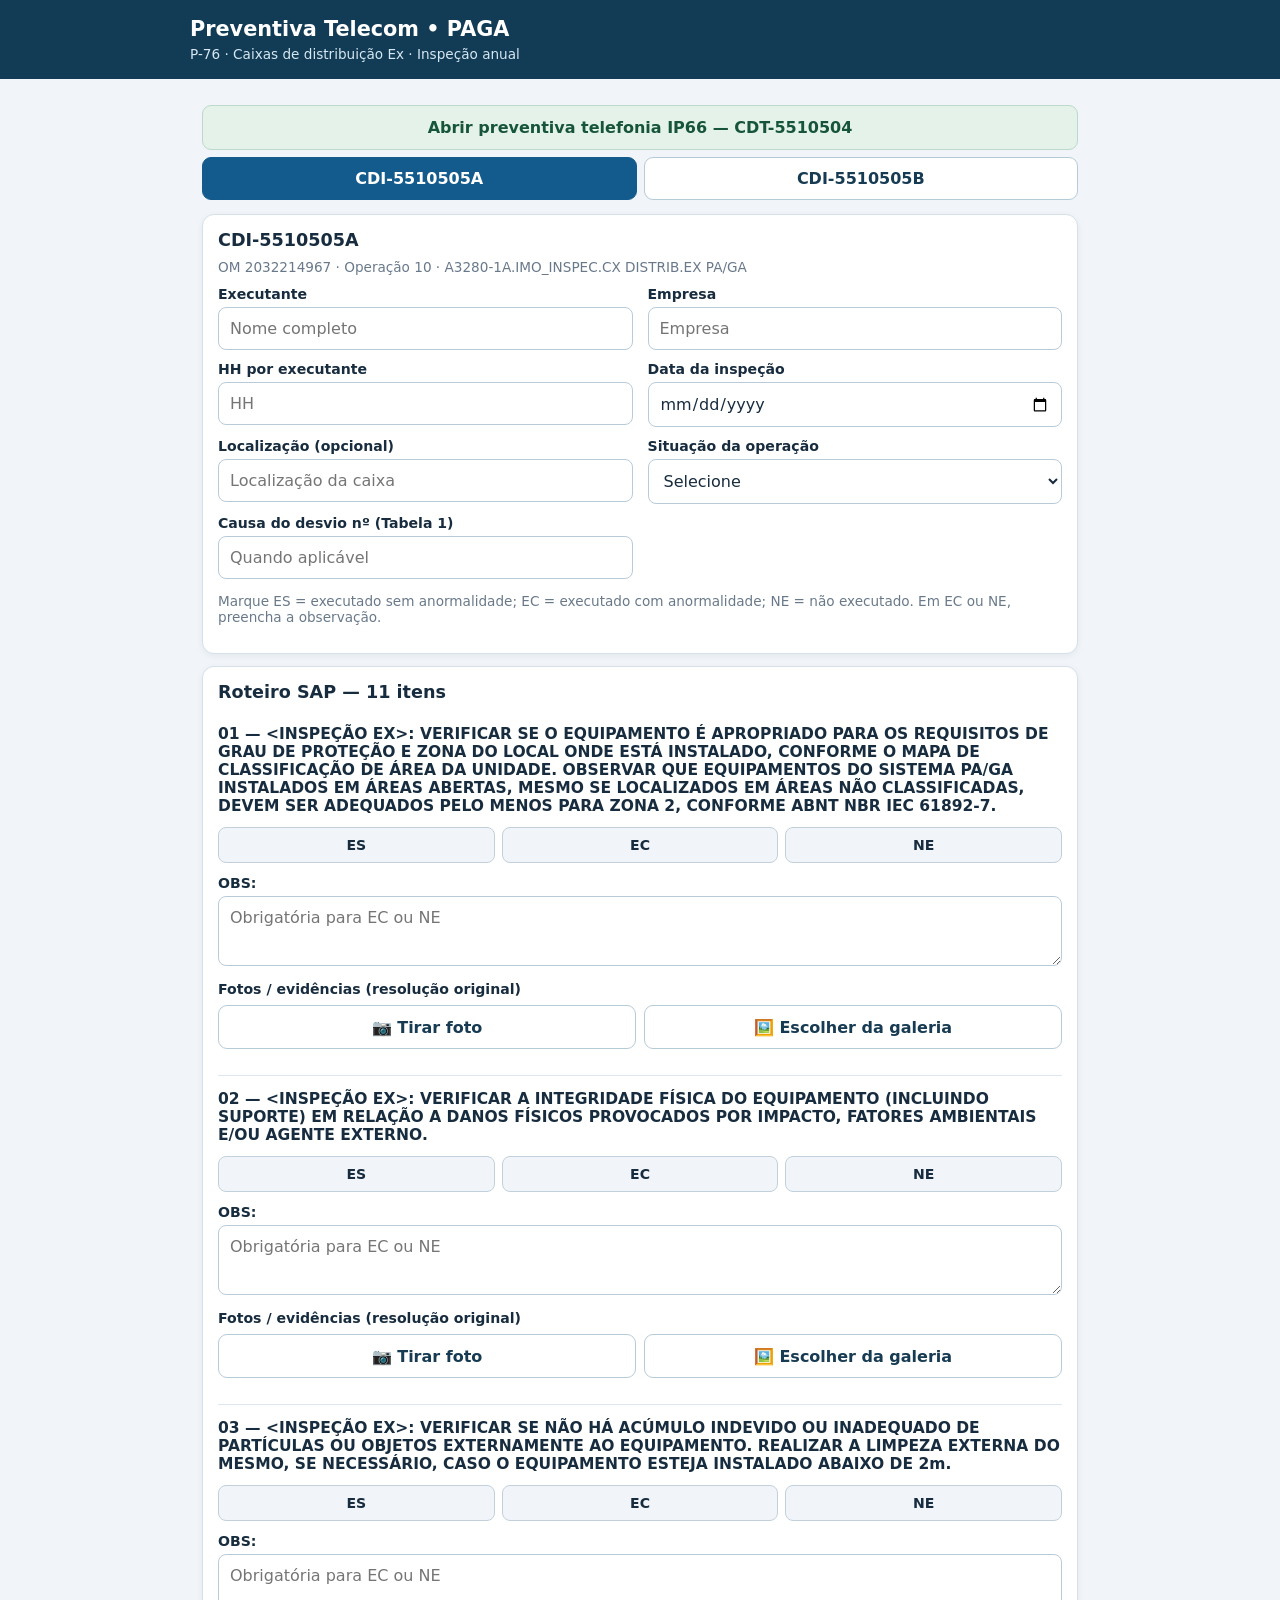
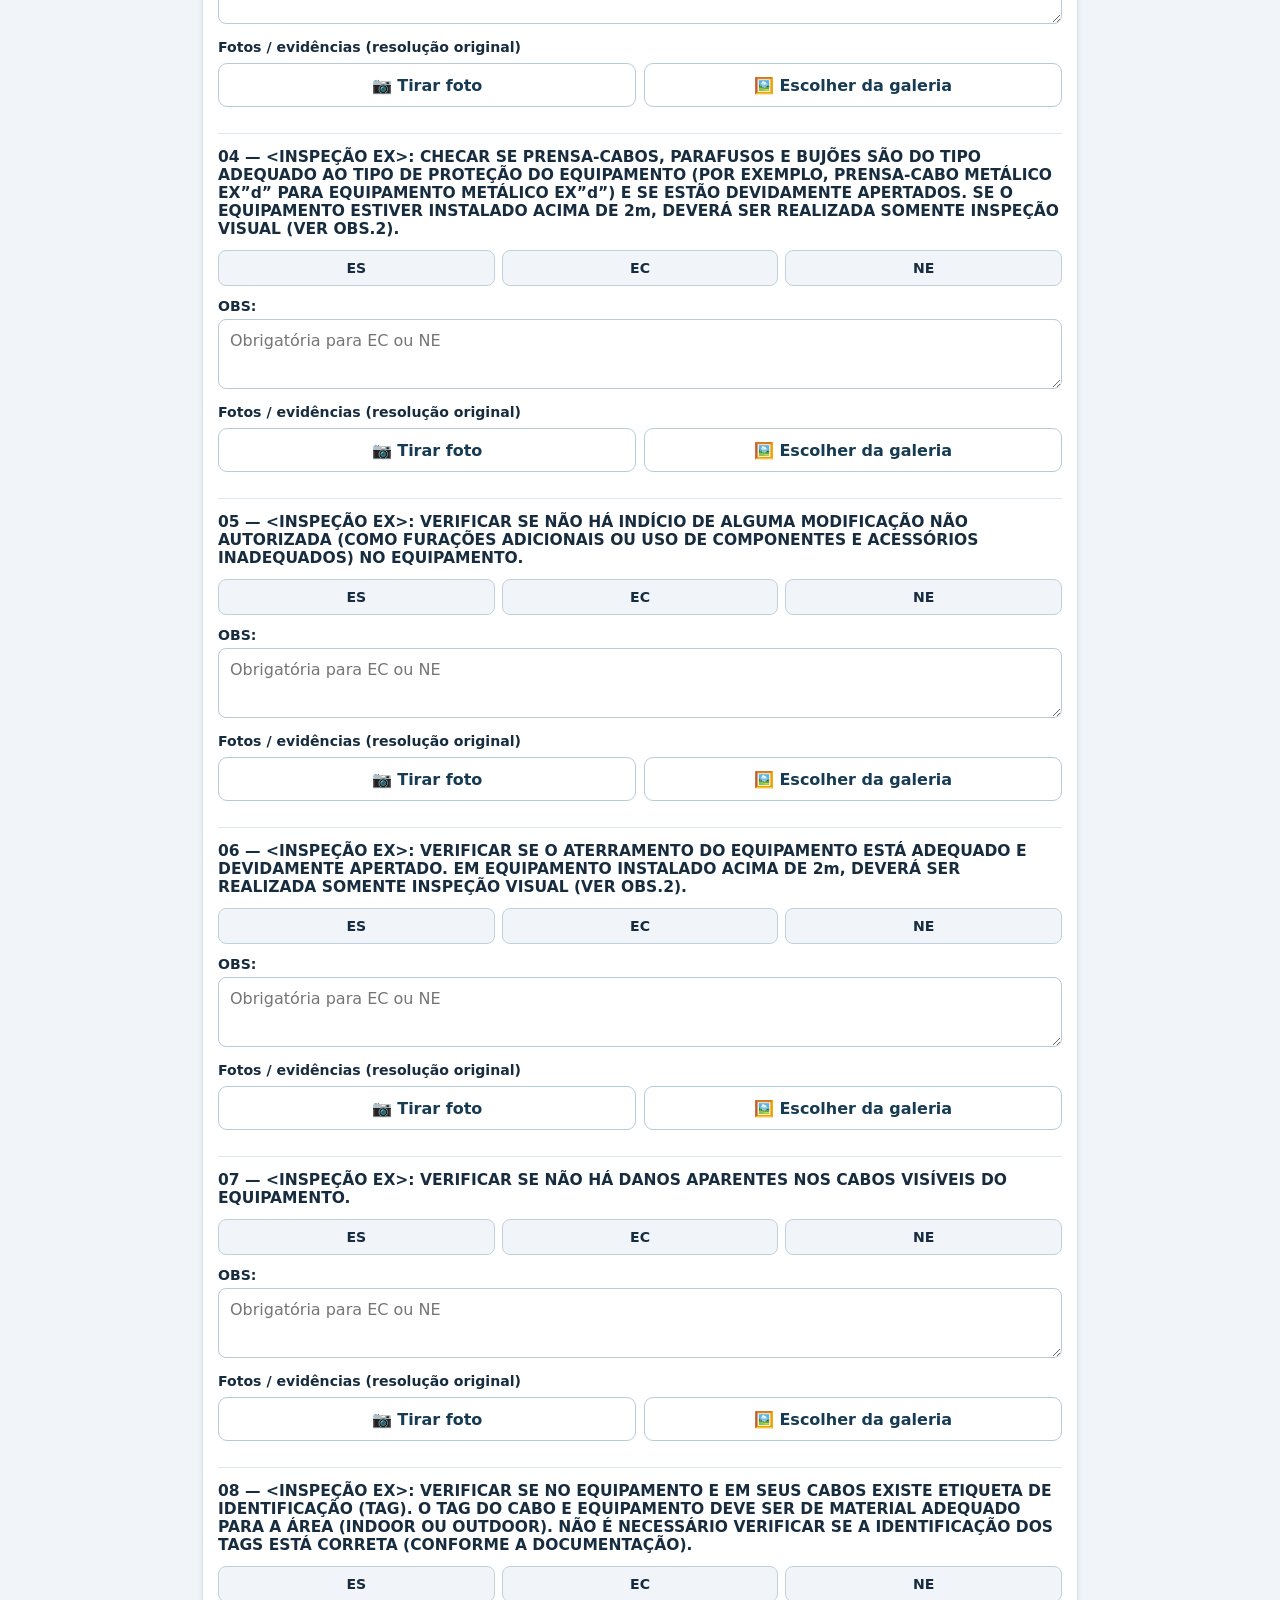
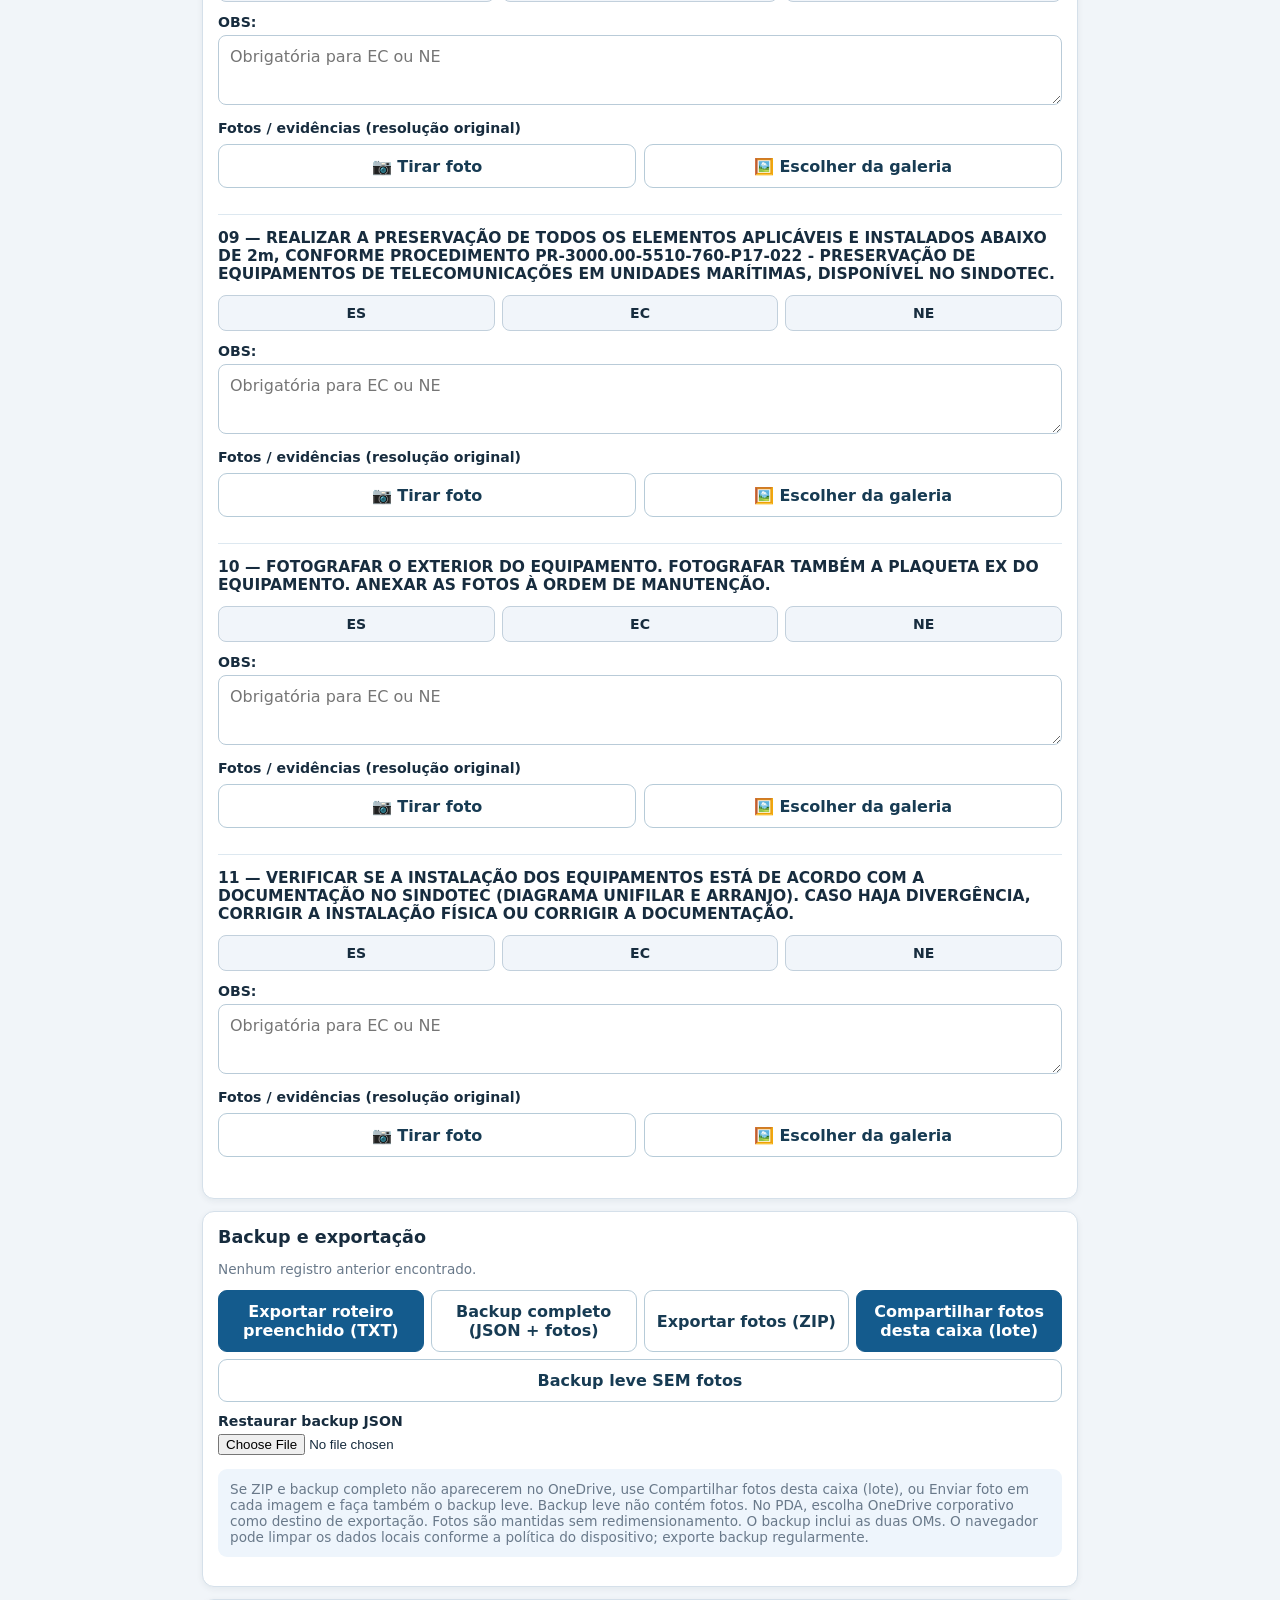
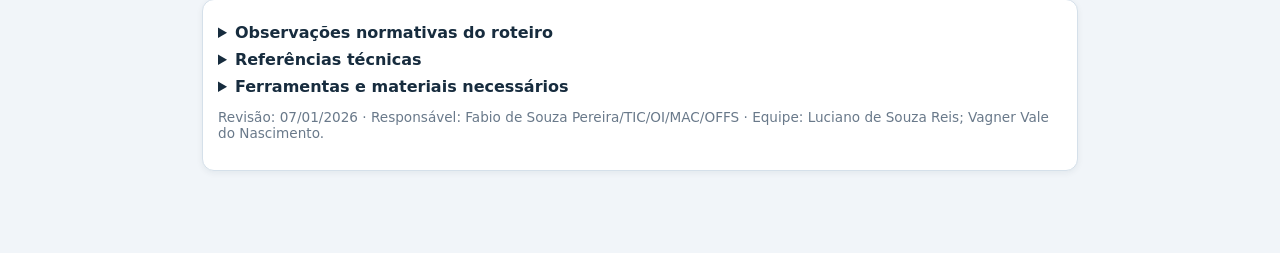
==== index.html @ 94a38c30 "Aplicar método P82: cópia de foto otimizada no IndexedDB e original separado" ====
<!doctype html><html lang="pt-BR"><head><meta charset="utf-8"><meta name="viewport" content="width=device-width,initial-scale=1"><meta name="theme-color" content="#123b56"><title>Preventivas Telecom P76 — PAGA CDI</title><style>
:root{font-family:system-ui,-apple-system,Segoe UI,Arial,sans-serif;background:#f1f5f9;color:#172c3e}*{box-sizing:border-box}body{margin:0}header{padding:17px;background:#123b56;color:white}header>div,main{max-width:900px;margin:auto}h1{font-size:1.3rem;margin:0 0 5px}h2{font-size:1.1rem;margin:0 0 9px}h3{font-size:.97rem;margin:0 0 9px}main{padding:12px 12px 70px}.sub{color:#69798a;font-size:.85rem}header .sub{color:#d6e8f1}.card{padding:15px;background:white;border:1px solid #d5e0ea;border-radius:12px;margin:12px 0;box-shadow:0 2px 6px #142c4010}.tabs,.actions,.st{display:flex;flex-wrap:wrap;gap:7px}.tabs button{flex:1}.tabs{margin:14px 0}button{border:1px solid #b6cbd8;border-radius:9px;background:white;color:#173b53;padding:11px 12px;font:inherit;font-weight:600;cursor:pointer}button.primary,button.sel{color:white;background:#145b8d;border-color:#145b8d}.actions button{flex:1 1 180px}.muted{color:#647789}label{display:block;font-size:.88rem;font-weight:650;margin:11px 0 5px}input:not([type=radio]):not([type=file]),select,textarea{width:100%;padding:11px;border:1px solid #b9cbd8;border-radius:8px;background:white;color:#172c3e;font:inherit}textarea{min-height:70px;resize:vertical}.check{border-top:1px solid #dde8f0;padding:14px 0}.check:first-child{border-top:0}.st{margin:12px 0}.st label{position:relative;margin:0;flex:1;min-width:70px}.st input{position:absolute;opacity:0}.st span{display:block;text-align:center;padding:9px;border-radius:8px;background:#f1f5fa;border:1px solid #c2d0dc}.st input:checked+span{background:#145b8d;border-color:#145b8d;color:white}.photo{display:flex;align-items:center;gap:8px;flex-wrap:wrap;font-size:.84rem;border-bottom:1px solid #e6edf3;padding:7px 0}.photo button{padding:4px 8px}.error{color:#a72f1f}.success{color:#176b41}.tip{background:#eef5fc;padding:12px;border-radius:9px}.hidden{display:none}details{margin:8px 0}summary{cursor:pointer;font-weight:650}pre{white-space:pre-wrap;overflow-wrap:anywhere;font:inherit;font-size:.85rem}small{font-size:.82rem}@media(min-width:700px){.cols{display:grid;grid-template-columns:1fr 1fr;gap:0 15px}}  .photo-actions{display:flex;gap:8px;flex-wrap:wrap;margin:8px 0 12px}.photo-actions button{flex:1 1 145px;min-height:44px} </style></head><body>
<header><div><h1>Preventiva Telecom • PAGA</h1><div class="sub">P-76 · Caixas de distribuição Ex · Inspeção anual</div></div></header><main>
<div class="tabs"><a href="./cdt.html" style="display:block;text-align:center;background:#e4f2e9;border:1px solid #bcd9c9;color:#17553b;border-radius:9px;padding:12px;text-decoration:none;font-weight:700;flex:1 1 100%">Abrir preventiva telefonia IP66 — CDT-5510504</a><button type="button" id="tabA">CDI-5510505A</button><button type="button" id="tabB">CDI-5510505B</button></div>
<section class="card"><h2 id="title"></h2><div class="sub" id="meta"></div><div class="cols">
<div><label for="name">Executante</label><input id="name" autocomplete="name" placeholder="Nome completo"></div>
<div><label for="company">Empresa</label><input id="company" placeholder="Empresa"></div>
<div><label for="hours">HH por executante</label><input id="hours" inputmode="decimal" placeholder="HH"></div>
<div><label for="date">Data da inspeção</label><input type="date" id="date"></div>
<div><label for="location">Localização (opcional)</label><input id="location" placeholder="Localização da caixa"></div>
<div><label for="outcome">Situação da operação</label><select id="outcome"><option value="">Selecione</option><option>CONCLUÍDA</option><option>NÃO CONCLUÍDA</option><option>NÃO EXECUTADA</option></select></div>
<div><label for="deviation">Causa do desvio nº (Tabela 1)</label><input id="deviation" placeholder="Quando aplicável"></div></div>
<p class="sub">Marque ES = executado sem anormalidade; EC = executado com anormalidade; NE = não executado. Em EC ou NE, preencha a observação.</p></section>
<section class="card"><h2>Roteiro SAP — 11 itens</h2><div id="checks"></div></section>
<section class="card"><h2>Backup e exportação</h2><p id="saved" class="sub"></p><div class="actions"><button class="primary" id="txt">Exportar roteiro preenchido (TXT)</button><button id="backup">Backup completo (JSON + fotos)</button><button id="photos">Exportar fotos (ZIP)</button><button id="shareBatch" class="primary">Compartilhar fotos desta caixa (lote)</button><button id="light">Backup leve SEM fotos</button></div><label for="restore">Restaurar backup JSON</label><input type="file" id="restore" accept=".json,application/json"><p class="tip sub">Se ZIP e backup completo não aparecerem no OneDrive, use Compartilhar fotos desta caixa (lote), ou Enviar foto em cada imagem e faça também o backup leve. Backup leve não contém fotos. No PDA, escolha OneDrive corporativo como destino de exportação. Fotos são mantidas sem redimensionamento. O backup inclui as duas OMs. O navegador pode limpar os dados locais conforme a política do dispositivo; exporte backup regularmente.</p></section>
<section class="card"><details><summary>Observações normativas do roteiro</summary><p><b>OBS.1:</b> <span id="o1"></span></p><p><b>OBS.2:</b> <span id="o2"></span></p></details><details><summary>Referências técnicas</summary><pre id="refs"></pre></details><details><summary>Ferramentas e materiais necessários</summary><pre id="materials"></pre></details><p class="sub">Revisão: 07/01/2026 · Responsável: Fabio de Souza Pereira/TIC/OI/MAC/OFFS · Equipe: Luciano de Souza Reis; Vagner Vale do Nascimento.</p></section>
</main><script>
// IndexedDB can store substantially larger records than localStorage.
// Never report an inspection as saved until the transaction commits.
let storeDbPromise;
function openPhotoStore(){
 if(!('indexedDB' in window))return Promise.reject(Error('IndexedDB indisponível neste navegador'));
 if(!storeDbPromise)storeDbPromise=new Promise((resolve,reject)=>{
   const request=indexedDB.open('PreventivasTelecomP76Offline',2);
   request.onupgradeneeded=()=>{if(!request.result.objectStoreNames.contains('records'))request.result.createObjectStore('records');if(!request.result.objectStoreNames.contains('originals'))request.result.createObjectStore('originals')};
   request.onsuccess=()=>resolve(request.result);
   request.onerror=()=>reject(request.error||Error('Falha ao abrir armazenamento'));
   request.onblocked=()=>reject(Error('Banco bloqueado por outra aba'));
 }).catch(error=>{storeDbPromise=null;throw error});
 return storeDbPromise;
}
async function readPhotoStore(key){
 const database=await openPhotoStore();
 return new Promise((resolve,reject)=>{
   const tx=database.transaction('records','readonly');
   const request=tx.objectStore('records').get(key);
   request.onsuccess=()=>resolve(request.result);
   request.onerror=()=>reject(request.error||Error('Falha ao ler dados'));
 });
}
async function writePhotoStore(key,record){
 const database=await openPhotoStore();
 return new Promise((resolve,reject)=>{
   const tx=database.transaction('records','readwrite');
   tx.oncomplete=()=>resolve();
   tx.onerror=()=>reject(tx.error||Error('Falha no salvamento'));
   tx.onabort=()=>reject(tx.error||Error('Armazenamento cheio ou operação interrompida'));
   tx.objectStore('records').put(record,key);
 });
}

async function saveOriginal(key,blob){
 const database=await openPhotoStore();
 return new Promise((resolve,reject)=>{const tx=database.transaction('originals','readwrite');tx.objectStore('originals').put(blob,key);tx.oncomplete=()=>resolve();tx.onerror=()=>reject(tx.error);tx.onabort=()=>reject(tx.error)});
}
async function loadOriginal(key){
 if(!key)return null;
 try{const database=await openPhotoStore();return await new Promise((resolve,reject)=>{const req=database.transaction('originals','readonly').objectStore('originals').get(key);req.onsuccess=()=>resolve(req.result||null);req.onerror=()=>reject(req.error)})}catch(e){return null}
}
function urlBlob(data,mime='image/jpeg'){const raw=atob(data.split(',')[1]),out=new Uint8Array(raw.length);for(let i=0;i<raw.length;i++)out[i]=raw.charCodeAt(i);return new Blob([out],{type:mime})}
async function compactImage(data){const img=new Image();await new Promise((resolve,reject)=>{img.onload=resolve;img.onerror=reject;img.src=data});const scale=Math.min(1,1600/Math.max(img.width,img.height));const c=document.createElement('canvas');c.width=Math.max(1,Math.round(img.width*scale));c.height=Math.max(1,Math.round(img.height*scale));c.getContext('2d').drawImage(img,0,0,c.width,c.height);return c.toDataURL('image/jpeg',.76)}
async function preparePhoto(file,key){
 const data=await new Promise((resolve,reject)=>{const r=new FileReader();r.onload=()=>resolve(r.result);r.onerror=()=>reject(r.error);r.readAsDataURL(file)});
 const compact=await compactImage(data);let originalSaved=false;
 try{await saveOriginal(key,file);originalSaved=true}catch(e){console.warn('Não foi possível salvar foto original',e)}
 return {data:compact,originalKey:originalSaved?key:null,optimized:true,originalMissing:!originalSaved};
}
async function bestPhotoBlob(photo){return await loadOriginal(photo.originalKey)||urlBlob(photo.data)}
async function requestPersistentStorage(){if(navigator.storage?.persist){try{await navigator.storage.persist()}catch(e){}}}

let saveChain=Promise.resolve();
function durableSave(key,record,indicator,successClass){
 const snapshot=structuredClone(record);
 indicator.textContent='Salvando dados e fotografias no PDA…';
 saveChain=saveChain.catch(()=>{}).then(()=>writePhotoStore(key,snapshot));
 return saveChain.then(()=>{
   indicator.textContent='Gravação concluída no PDA. Faça backup no OneDrive regularmente.';
   indicator.className=successClass;
   return true;
 }).catch(err=>{
   indicator.textContent='ATENÇÃO: NÃO SALVO no PDA ('+(err?.message||err)+'). Não feche a página; envie as fotos ao OneDrive.';
   indicator.className='error';
   return false;
 });
}

const CONTENT={"items":["<INSPEÇÃO EX>: VERIFICAR SE O EQUIPAMENTO É APROPRIADO PARA OS REQUISITOS DE GRAU DE PROTEÇÃO E ZONA DO LOCAL ONDE ESTÁ INSTALADO, CONFORME O MAPA DE CLASSIFICAÇÃO DE ÁREA DA UNIDADE. OBSERVAR QUE EQUIPAMENTOS DO SISTEMA PA/GA INSTALADOS EM ÁREAS ABERTAS, MESMO SE LOCALIZADOS EM ÁREAS NÃO CLASSIFICADAS, DEVEM SER ADEQUADOS PELO MENOS PARA ZONA 2, CONFORME ABNT NBR IEC 61892-7.","<INSPEÇÃO EX>: VERIFICAR A INTEGRIDADE FÍSICA DO EQUIPAMENTO (INCLUINDO SUPORTE) EM RELAÇÃO A DANOS FÍSICOS PROVOCADOS POR IMPACTO, FATORES AMBIENTAIS E/OU AGENTE EXTERNO.","<INSPEÇÃO EX>: VERIFICAR SE NÃO HÁ ACÚMULO INDEVIDO OU INADEQUADO DE PARTÍCULAS OU OBJETOS EXTERNAMENTE AO EQUIPAMENTO. REALIZAR A LIMPEZA EXTERNA DO MESMO, SE NECESSÁRIO, CASO O EQUIPAMENTO ESTEJA INSTALADO ABAIXO DE 2m.","<INSPEÇÃO EX>: CHECAR SE PRENSA-CABOS, PARAFUSOS E BUJÕES SÃO DO TIPO ADEQUADO AO TIPO DE PROTEÇÃO DO EQUIPAMENTO (POR EXEMPLO, PRENSA-CABO METÁLICO EX”d” PARA EQUIPAMENTO METÁLICO EX”d”) E SE ESTÃO DEVIDAMENTE APERTADOS. SE O EQUIPAMENTO ESTIVER INSTALADO ACIMA DE 2m, DEVERÁ SER REALIZADA SOMENTE INSPEÇÃO VISUAL (VER OBS.2).","<INSPEÇÃO EX>: VERIFICAR SE NÃO HÁ INDÍCIO DE ALGUMA MODIFICAÇÃO NÃO AUTORIZADA (COMO FURAÇÕES ADICIONAIS OU USO DE COMPONENTES E ACESSÓRIOS INADEQUADOS) NO EQUIPAMENTO.","<INSPEÇÃO EX>: VERIFICAR SE O ATERRAMENTO DO EQUIPAMENTO ESTÁ ADEQUADO E DEVIDAMENTE APERTADO. EM EQUIPAMENTO INSTALADO ACIMA DE 2m, DEVERÁ SER REALIZADA SOMENTE INSPEÇÃO VISUAL (VER OBS.2).","<INSPEÇÃO EX>: VERIFICAR SE NÃO HÁ DANOS APARENTES NOS CABOS VISÍVEIS DO EQUIPAMENTO.","<INSPEÇÃO EX>: VERIFICAR SE NO EQUIPAMENTO E EM SEUS CABOS EXISTE ETIQUETA DE IDENTIFICAÇÃO (TAG). O TAG DO CABO E EQUIPAMENTO DEVE SER DE MATERIAL ADEQUADO PARA A ÁREA (INDOOR OU OUTDOOR). NÃO É NECESSÁRIO VERIFICAR SE A IDENTIFICAÇÃO DOS TAGS ESTÁ CORRETA (CONFORME A DOCUMENTAÇÃO).","REALIZAR A PRESERVAÇÃO DE TODOS OS ELEMENTOS APLICÁVEIS E INSTALADOS ABAIXO DE 2m, CONFORME PROCEDIMENTO PR-3000.00-5510-760-P17-022 - PRESERVAÇÃO DE EQUIPAMENTOS DE TELECOMUNICAÇÕES EM UNIDADES MARÍTIMAS, DISPONÍVEL NO SINDOTEC.","FOTOGRAFAR O EXTERIOR DO EQUIPAMENTO. FOTOGRAFAR TAMBÉM A PLAQUETA EX DO EQUIPAMENTO. ANEXAR AS FOTOS À ORDEM DE MANUTENÇÃO.","VERIFICAR SE A INSTALAÇÃO DOS EQUIPAMENTOS ESTÁ DE ACORDO COM A DOCUMENTAÇÃO NO SINDOTEC (DIAGRAMA UNIFILAR E ARRANJO). CASO HAJA DIVERGÊNCIA, CORRIGIR A INSTALAÇÃO FÍSICA OU CORRIGIR A DOCUMENTAÇÃO."],"refs":"PE-1PBR-00208 - MANUAL DE SEGURANÇA (MS)\nPE-1PBR-00210 - MS - PERMISSÃO PARA TRABALHO\nPE-2E&P-00972 - PRESERVAÇÃO DE EQUIPAMENTOS E INSTALAÇÕES DE SUPERFÍCIE DO E&P\nPE-2E&P-00955 - INSPEÇÃO DE INSTALAÇÕES ELÉTRICAS EM ÁREAS CLASSIFICADAS NO E&P\nNR10 - SEGURANÇA EM INSTALAÇÕES E SERVIÇOS EM ELETRICIDADE\nNR37 - SEGURANÇA E SAÚDE EM PLATAFORMAS DE PETRÓLEO – ITEM 37.26.6\nSOLAS - SAFETY OF LIFE AT SEA - CAPÍTULO III PARTE B, SEÇÃO I, REGRA 6\nLSA CODE – INTERNATIONAL LIFE-SAVING APPLIANCE CODE\nRES. A.1021(26) - CODE ON ALARMS AND INDICATORS, 2009\nMSC/CIRC.808 - RECOMENDATION ON PERFORMANCE STANDARDS FOR PUBLIC ADDRESS SYSTEMS\nMSC.1/CIRC.1432 - REVISED GUIDELINES FOR THE MAINTENANCE AND INSPECTION OF FIRE PROTECTION SYSTEMS AND APPLIANCES\nNORSOK T-101 – TELECOM SYSTEM\nISO 7240-19 - FIRE DETECTION AND ALARM SYSTEMS - PART 19 DESIGN, INSTALLATION, COMMISSIONING AND SERVICE OF SOUND SYSTEMS FOR EMERGENCY\nNORMAM01 - NORMA DA AUTORIDADE MARÍTIMA PARA EMBARCAÇÕES EMPREGADAS NA NAVEGAÇÃO EM MAR ABERTO - ITEM 0416 B\nABNT NBR IEC 61892-7 - INSTALAÇÕES ELÉTRICAS MARÍTIMAS – PARTE 7: ÁREAS CLASSIFICADAS\nABNT NBR IEC 60079-17 – ATMOSFERAS EXPLOSIVAS – PARTE 17: INSPEÇÃO E MANUTENÇÃO DE INSTALAÇÕES ELÉTRICAS\nMAPA DE CLASSIFICAÇÃO DE AREA DA UNIDADE\nPR-3000.00-5510-760-P17-022 - PRESERVAÇÃO DE EQUIPAMENTOS DE TELECOMUNICAÇÕES EM UNIDADES MARÍTIMAS, DISPONÍVEL NO SINDOTEC\nRL-3000.00-5510-760-P17-006 - ANALISE DE VARIACAO DE MEDIDAS DE IMPEDANCIA EM SONOFLETORES, DISPONÍVEL NO SINDOTEC\nMANUAL DO EQUIPAMENTO\nFOLHA DE DADOS DO EQUIPAMENTO","materials":"TRINCHA DE 2\"\nESCOVA COM CERDAS DE LATÃO\nCHAVE DE FENDA\nCHAVE PHILIPS\nCHAVE INGLESA\nCÂMERA OU PDA PARA FOTOGRAFAR O EQUIPAMENTO\nGRAXA LUBRIFICANTE OU VASELINA SÓLIDA PARA JUNTAS FLANGEADAS, JUNTAS ROSQUEADAS E PARAFUSOS\nPROTETIVO CEROSO COM VCI\nDIFUSOR VCI\nDESENGRAXANTE COM VCI\nINIBIDOR DE CORROSÃO VCI BASE AQUOSA\nPROTETIVO CEROSO COM VCI\nREMOVEDOR DE CORROSÃO EM GEL\nTRAPO\nFITA DE PETROLATO\nGRAXA DE SILICONE PARA O-RING","obs1":"ESSE ROTEIRO CONTÉM OS ITENS APLICÁVEIS DE INSPEÇÃO EX ESTABELECIDA PELA ABNT-NBR-IEC-60079-17.","obs2":"CONFORME A IEC-60079-17, INSPEÇÃO VISUAL É O TIPO DE INSPEÇÃO QUE IDENTIFICA, SEM A UTILIZAÇÃO DE EQUIPAMENTOS DE ACESSO OU FERRAMENTAS, DEFEITOS QUE SÃO EVIDENTES VISUALMENTE, COMO, POR EXEMPLO, AUSÊNCIA DE PARAFUSOS, PRENSA-CABO MUITO FROUXOS, EQUIPAMENTOS ABERTOS, QUEBRADOS OU SEM ATERRAMENTO, FALTA DE UNIDADES SELADORAS OU MODIFICAÇÕES NÃO AUTORIZADAS. INSPEÇÃO VISUAL IMPLICA EM UMA VERIFICAÇÃO MAIS SIMPLES, BUSCANDO APENAS INDÍCIOS APARENTES DE NÃO-CONFORMIDADES."};
const TAGS=[{tag:'CDI-5510505A',om:'2032214967',time:'08:05'},{tag:'CDI-5510505B',om:'2032214968',time:'08:07'}],KEY='telecom-p76-paga-cdi-v2';
const $=id=>document.getElementById(id),empty=()=>({name:'',company:'',hours:'',date:'',location:'',outcome:'',deviation:'',items:CONTENT.items.map(()=>({status:'',obs:'',photos:[]}))});
let db={A:empty(),B:empty()},current='A',timer;const info=()=>TAGS[current==='A'?0:1],rec=()=>db[current];const escapeHtml=s=>String(s??'').replace(/[&<>"']/g,c=>({'&':'&amp;','<':'&lt;','>':'&gt;','"':'&quot;',"'":'&#39;'}[c]));
function save(){clearTimeout(timer);$('saved').textContent='Alterações pendentes de gravação…';timer=setTimeout(()=>persistNow(),300)}
function persistNow(){clearTimeout(timer);return durableSave(KEY,db,$('saved'),'sub success')}
function draw(){const t=info(),r=rec();$('tabA').className=current==='A'?'sel':'';$('tabB').className=current==='B'?'sel':'';$('title').textContent=t.tag;$('meta').textContent='OM '+t.om+' · Operação 10 · A3280-1A.IMO_INSPEC.CX DISTRIB.EX PA/GA';
for(const k of ['name','company','hours','date','location','outcome','deviation'])$(k).value=r[k]||'';
const root=$('checks');root.replaceChildren();CONTENT.items.forEach((desc,i)=>{const item=r.items[i],div=document.createElement('div');div.className='check';const h=document.createElement('h3');h.textContent=String(i+1).padStart(2,'0')+' — '+desc;div.append(h);
const radios=document.createElement('div');radios.className='st';for(const status of ['ES','EC','NE']){const label=document.createElement('label'),input=document.createElement('input'),span=document.createElement('span');input.type='radio';input.name='status'+i;input.value=status;input.checked=item.status===status;input.onchange=()=>{item.status=status;save()};span.textContent=status;label.append(input,span);radios.append(label)}div.append(radios);
const obsLabel=document.createElement('label');obsLabel.textContent='OBS:';const obs=document.createElement('textarea');obs.value=item.obs||'';obs.placeholder='Obrigatória para EC ou NE';obs.oninput=()=>{item.obs=obs.value;save()};div.append(obsLabel,obs);
const photoLabel=document.createElement('label');photoLabel.textContent='Fotos / evidências (resolução original)';
const camera=document.createElement('input'),gallery=document.createElement('input');
for(const el of [camera,gallery]){el.type='file';el.accept='image/*';el.style.position='absolute';el.style.width='1px';el.style.height='1px';el.style.opacity='0';el.style.pointerEvents='none';el.tabIndex=-1}
camera.setAttribute('capture','environment');gallery.multiple=true;
const onPhoto=async e=>{try{for(const file of Array.from(e.target.files||[])){if(file.size>25*1024*1024&&!confirm('Foto com mais de 25 MB. Salvar mesmo assim?'))continue;const sequence=nextSequence(r),photo=await preparePhoto(file,'original-'+t.tag+'-'+sequence);item.photos.push({name:file.name,mime:file.type||'image/jpeg',sequence,...photo});if(photo.originalMissing)alert('O PDA salvou uma cópia otimizada, mas não conseguiu preservar o original. Envie o original ao OneDrive.')}const stored=await persistNow();draw();if(!stored)alert('A foto está na tela, mas NÃO foi gravada no PDA! Envie ao OneDrive antes de sair.')}catch(err){alert('Não foi possível incluir fotos: '+err.message);await persistNow()}};
camera.onchange=onPhoto;gallery.onchange=onPhoto;
const options=document.createElement('div');options.className='photo-actions';
const take=document.createElement('button');take.type='button';take.textContent='📷 Tirar foto';take.onclick=()=>camera.click();
const choose=document.createElement('button');choose.type='button';choose.textContent='🖼️ Escolher da galeria';choose.onclick=()=>gallery.click();
options.append(take,choose);div.append(photoLabel,options,camera,gallery);for(let j=0;j<item.photos.length;j++){const p=item.photos[j],line=document.createElement('div');line.className='photo';const name=document.createElement('span');name.textContent=photoName(t.tag,i,j,p);const remove=document.createElement('button');remove.textContent='Excluir';remove.onclick=()=>{if(confirm('Excluir foto?')){item.photos.splice(j,1);save();draw()}};const send=document.createElement('button');send.textContent='Enviar foto';send.type='button';send.onclick=()=>shareOne(p,photoName(t.tag,i,j,p));line.append(name,send,remove);div.append(line)}root.append(div)})}
function asDataUrl(file){return new Promise((resolve,reject)=>{const r=new FileReader();r.onload=()=>resolve(r.result);r.onerror=()=>reject(Error('Falha na leitura'));r.readAsDataURL(file)})}
for(const k of ['name','company','hours','date','location','outcome','deviation'])$(k).addEventListener('input',()=>{rec()[k]=$(k).value;save()});
$('tabA').onclick=()=>{current='A';draw()};$('tabB').onclick=()=>{current='B';draw()};
const safe=s=>String(s).replace(/[^A-Za-z0-9_-]/g,'_');async function shareBatchPhotos(){const r=rec(),t=info(),list=[];r.items.forEach((item,i)=>item.photos.forEach((p,j)=>list.push({p,name:photoName(t.tag,i,j,p)})));if(!list.length){alert('Nenhuma foto registrada nesta caixa.');return}const mb=list.reduce((sum,x)=>sum+(x.p.data?.length||0)*0.75,0)/1048576;if(!confirm('Compartilhar '+list.length+' foto(s) de '+t.tag+' em uma operação (aprox. '+mb.toFixed(1)+' MB)? O OneDrive poderá pedir a pasta uma única vez, dependendo do PDA.'))return;const status=$('saved');try{if(!navigator.share||!navigator.canShare){status.textContent='Compartilhamento de vários arquivos indisponível neste navegador. Use Enviar foto individualmente.';return}const files=[];for(const x of list){const b=await bestPhotoBlob(x.p);files.push(new File([b],x.name,{type:b.type}))}if(!navigator.canShare({files})){status.textContent='O PDA não aceita este lote de '+files.length+' arquivos ('+mb.toFixed(1)+' MB). Tente enviar individualmente.';return}await navigator.share({files,title:'Fotos '+t.tag});status.textContent='Compartilhamento do lote solicitado. Verifique no OneDrive o recebimento de todas as '+files.length+' fotos.'}catch(e){status.textContent=e.name==='AbortError'?'Compartilhamento cancelado.':'Falha no lote: '+e.message+'. Use Enviar foto individualmente.'}}
async function shareOne(p,name){try{const b=await bestPhotoBlob(p),f=new File([b],name,{type:b.type});if(navigator.share&&navigator.canShare&&navigator.canShare({files:[f]})){await navigator.share({files:[f],title:name});$('saved').textContent='Compartilhamento solicitado para '+name+'. Confira no OneDrive.'}else{blobDownload(b,name);$('saved').textContent='Download solicitado para '+name+'. Confira no OneDrive.'}}catch(e){$('saved').textContent=e.name==='AbortError'?'Envio cancelado.':'Falha ao enviar '+name+': '+e.message}}
function blobDownload(blob,name){const url=URL.createObjectURL(blob),a=document.createElement('a');a.href=url;a.download=name;document.body.append(a);a.click();a.remove();setTimeout(()=>URL.revokeObjectURL(url),30000)}
function errors(r){const e=[];r.items.forEach((x,i)=>{if(!x.status)e.push('Item '+(i+1)+' sem status');if(x.status&&x.status!=='ES'&&!x.obs.trim())e.push('Item '+(i+1)+' sem observação')});if(!r.outcome)e.push('Situação da operação não selecionada');return e}
function report(){const r=rec(),t=info(),e=errors(r);if(e.length&&!confirm(e.join('\n')+'\n\nDeseja exportar mesmo assim?'))return;
const date=r.date?new Date(r.date+'T12:00:00').toLocaleDateString('pt-BR',{weekday:'long',day:'numeric',month:'long',year:'numeric'}):'DATA NÃO INFORMADA';
const body=[t.om+'        10        P.XXXXX.TEL.CAIXA DIST PAGA '+t.tag,'',date,'',t.time,'','A3280-1A.IMO_INSPEC.CX DISTRIB.EX PA/GA','','EXECUTANTE (S)','','NOME                                   ! EMPRESA  ! HH POR/EXEC', (r.name||'________________')+' ! '+(r.company||'________')+' ! '+(r.hours||'______'),'','PREVENTIVA TELECOM ANUAL - INSPECIONAR CAIXA DISTRIBUICAO EX PA/GA','','PARA STATUS DIFERENTES DE "ES" FAVOR ADICIONAR OBSERVAÇÕES.','','IDENTIFICAR CADA ITEM QUANTO A SUA EXECUÇÃO:','','( ES ) EXECUTADO SEM ANORMALIDADE','( EC ) EXECUTADO COM ANORMALIDADE','( NE ) NÃO EXECUTADO','','OBS.1: '+CONTENT.obs1,'','OBS.2: '+CONTENT.obs2,''];
r.items.forEach((x,i)=>{body.push(String(i+1).padStart(2,'0')+' ( '+(x.status||'  ')+' ) '+CONTENT.items[i],'','OBS: '+(x.obs||''));if(x.photos.length)body.push('FOTOS: '+x.photos.map((p,j)=>photoName(t.tag,i,j,p)).join(', '));body.push('')});
body.push('--------------------------------------------------------------','','REFERÊNCIAS TÉCNICAS:','',CONTENT.refs,'','--------------------------------------------------------------','','FERRAMENTAS E MATERIAIS NECESSÁRIOS:','',CONTENT.materials,'','--------------------------------------------------------------','','Revisão: 07/01/2026','','Responsável:','-Fabio de Souza Pereira/TIC/OI/MAC/OFFS','','Equipe:','-Luciano de Souza Reis (TIC/OI/MAC/OFFS)','-Vagner Vale do Nascimento/TIC/OI/MAC/OFFS','','................................................................','','01-SITUAÇÃO DA OPERAÇÃO:','','( '+(r.outcome==='CONCLUÍDA'?'X':' ')+' ) CONCLUÍDA ( '+(r.outcome==='NÃO CONCLUÍDA'?'X':' ')+' ) NÃO CONCLUÍDA ( '+(r.outcome==='NÃO EXECUTADA'?'X':' ')+' ) NÃO EXECUTADA','','02-CAUSA DO DESVIO No. ( '+(r.deviation||'     ')+' ) - Usar Tabela 1');
blobDownload(new Blob([body.join('\r\n')],{type:'text/plain;charset=utf-8'}),t.om+'_'+t.tag+'_preenchida.txt')}
function nextSequence(r){let max=0;r.items.forEach(it=>it.photos.forEach(p=>{max=Math.max(max,Number(p.sequence)||0)}));const seq=Math.max(Number(r.nextPhoto)||1,max+1);r.nextPhoto=seq+1;return seq}
function photoName(tag,i,j,p){const ext=((p.name.match(/\.([a-z0-9]+)$/i)||[])[1]||((p.mime||'').split('/')[1])||'jpg').replace(/[^a-z0-9]/gi,'').toLowerCase();return safe(tag)+'_'+(p.sequence||((i+1)*100+(j+1)))+'.'+ext}
function migratePhotos(){for(const key of ['A','B']){const r=db[key];let max=0;r.items.forEach(it=>it.photos.forEach(p=>max=Math.max(max,Number(p.sequence)||0)));r.items.forEach(it=>it.photos.forEach(p=>{if(!p.sequence)p.sequence=++max}));r.nextPhoto=Math.max(Number(r.nextPhoto)||1,max+1)}}
function bytes(s){return new TextEncoder().encode(s)}function dataBytes(data){const b64=data.split(',')[1];const bin=atob(b64),out=new Uint8Array(bin.length);for(let i=0;i<bin.length;i++)out[i]=bin.charCodeAt(i);return out}
function crc32(buf){let c=0xffffffff;for(const b of buf){c^=b;for(let k=0;k<8;k++)c=(c>>>1)^((c&1)?0xedb88320:0)}return (c^0xffffffff)>>>0}
function zip(files){const parts=[],central=[];let off=0;function little(view,pos,value,size){for(let k=0;k<size;k++)view.setUint8(pos+k,(value>>>(8*k))&255)}for(const f of files){const name=bytes(f.name),body=f.bytes,crc=crc32(body),lh=new Uint8Array(30+name.length),v=new DataView(lh.buffer);little(v,0,0x04034b50,4);little(v,4,20,2);little(v,6,0x0800,2);little(v,14,crc,4);little(v,18,body.length,4);little(v,22,body.length,4);little(v,26,name.length,2);lh.set(name,30);parts.push(lh,body);const ch=new Uint8Array(46+name.length),cv=new DataView(ch.buffer);little(cv,0,0x02014b50,4);little(cv,4,20,2);little(cv,6,20,2);little(cv,8,0x0800,2);little(cv,16,crc,4);little(cv,20,body.length,4);little(cv,24,body.length,4);little(cv,28,name.length,2);little(cv,42,off,4);ch.set(name,46);central.push(ch);off+=lh.length+body.length}const csize=central.reduce((a,b)=>a+b.length,0),end=new Uint8Array(22),ev=new DataView(end.buffer);little(ev,0,0x06054b50,4);little(ev,8,files.length,2);little(ev,10,files.length,2);little(ev,12,csize,4);little(ev,16,off,4);return new Blob([...parts,...central,end],{type:'application/zip'})}
$('txt').onclick=report;$('shareBatch').onclick=shareBatchPhotos;
$('backup').onclick=()=>{try{const b=new Blob([JSON.stringify({version:2,created:new Date().toISOString(),db})],{type:'application/json'});$('saved').textContent='Backup completo de '+(b.size/1048576).toFixed(1)+' MB solicitado. Confira no OneDrive.';blobDownload(b,'P76_PAGA_CDI_backup.json')}catch(e){$('saved').textContent='Falha na preparação: '+e.message}};
$('light').onclick=()=>{const copy=JSON.parse(JSON.stringify(db));for(const k of ['A','B'])copy[k].items.forEach(it=>it.photos=[]);blobDownload(new Blob([JSON.stringify({version:2,created:new Date().toISOString(),db:copy})],{type:'application/json'}),'P76_PAGA_CDI_backup_SEM_FOTOS.json');$('saved').textContent='Backup SEM FOTOS solicitado. Envie as fotos individualmente.'};
$('photos').onclick=async()=>{const files=[];for(const t of ['A','B']){const tag=TAGS[t==='A'?0:1].tag;db[t].items.forEach((x,i)=>x.photos.forEach((p,j)=>files.push({name:photoName(tag,i,j,p),bytes:dataBytes(p.data)})))}if(!files.length){alert('Nenhuma foto foi registrada.');return}for(const entry of files){const key=entry.name.startsWith('CDI-5510505A')?'A':'B';const photo=db[key].items.flatMap(x=>x.photos).find(p=>entry.name.includes('_'+p.sequence+'.'));if(photo)entry.bytes=new Uint8Array(await (await bestPhotoBlob(photo)).arrayBuffer())}const b=zip(files);$('saved').textContent='ZIP de '+(b.size/1048576).toFixed(1)+' MB solicitado. Se não aparecer no OneDrive, use Enviar foto.';blobDownload(b,'P76_PAGA_CDI_fotos.zip')};
$('restore').onchange=async e=>{const file=e.target.files?.[0];if(!file)return;try{const d=JSON.parse(await file.text()),v=d.db;if(!v?.A?.items||!v?.B?.items||v.A.items.length!==11||v.B.items.length!==11)throw Error('Backup incompatível');if(!confirm('Restaurar as duas OMs e substituir os dados atuais?'))return;db=v;migratePhotos();draw();const ok=await persistNow();alert(ok?'Backup restaurado e gravado no PDA.':'Backup carregado, mas NÃO foi salvo no PDA. Não feche a página.')}catch(err){alert('Falha ao restaurar: '+err.message)}};
$('o1').textContent=CONTENT.obs1;$('o2').textContent=CONTENT.obs2;$('refs').textContent=CONTENT.refs;$('materials').textContent=CONTENT.materials;
async function initOffline(){try{const stored=await readPhotoStore(KEY);if(stored?.A?.items?.length===11&&stored?.B?.items?.length===11){db=stored;$('saved').textContent='Dados recuperados do armazenamento persistente do PDA.'}else{const legacy=localStorage.getItem(KEY);if(legacy){const d=JSON.parse(legacy);if(d.A?.items?.length===11&&d.B?.items?.length===11){db=d;migratePhotos();await persistNow()}}else{$('saved').textContent='Nenhum registro anterior encontrado.'}}}catch(e){$('saved').textContent='ATENÇÃO: armazenamento persistente indisponível: '+e.message+'. As alterações podem se perder ao atualizar.';$('saved').className='error';try{const legacy=localStorage.getItem(KEY);if(legacy){const old=JSON.parse(legacy);if(old.A?.items?.length===11&&old.B?.items?.length===11)db=old}}catch(_){}}migratePhotos();await requestPersistentStorage();draw()}initOffline();
</script></body></html>
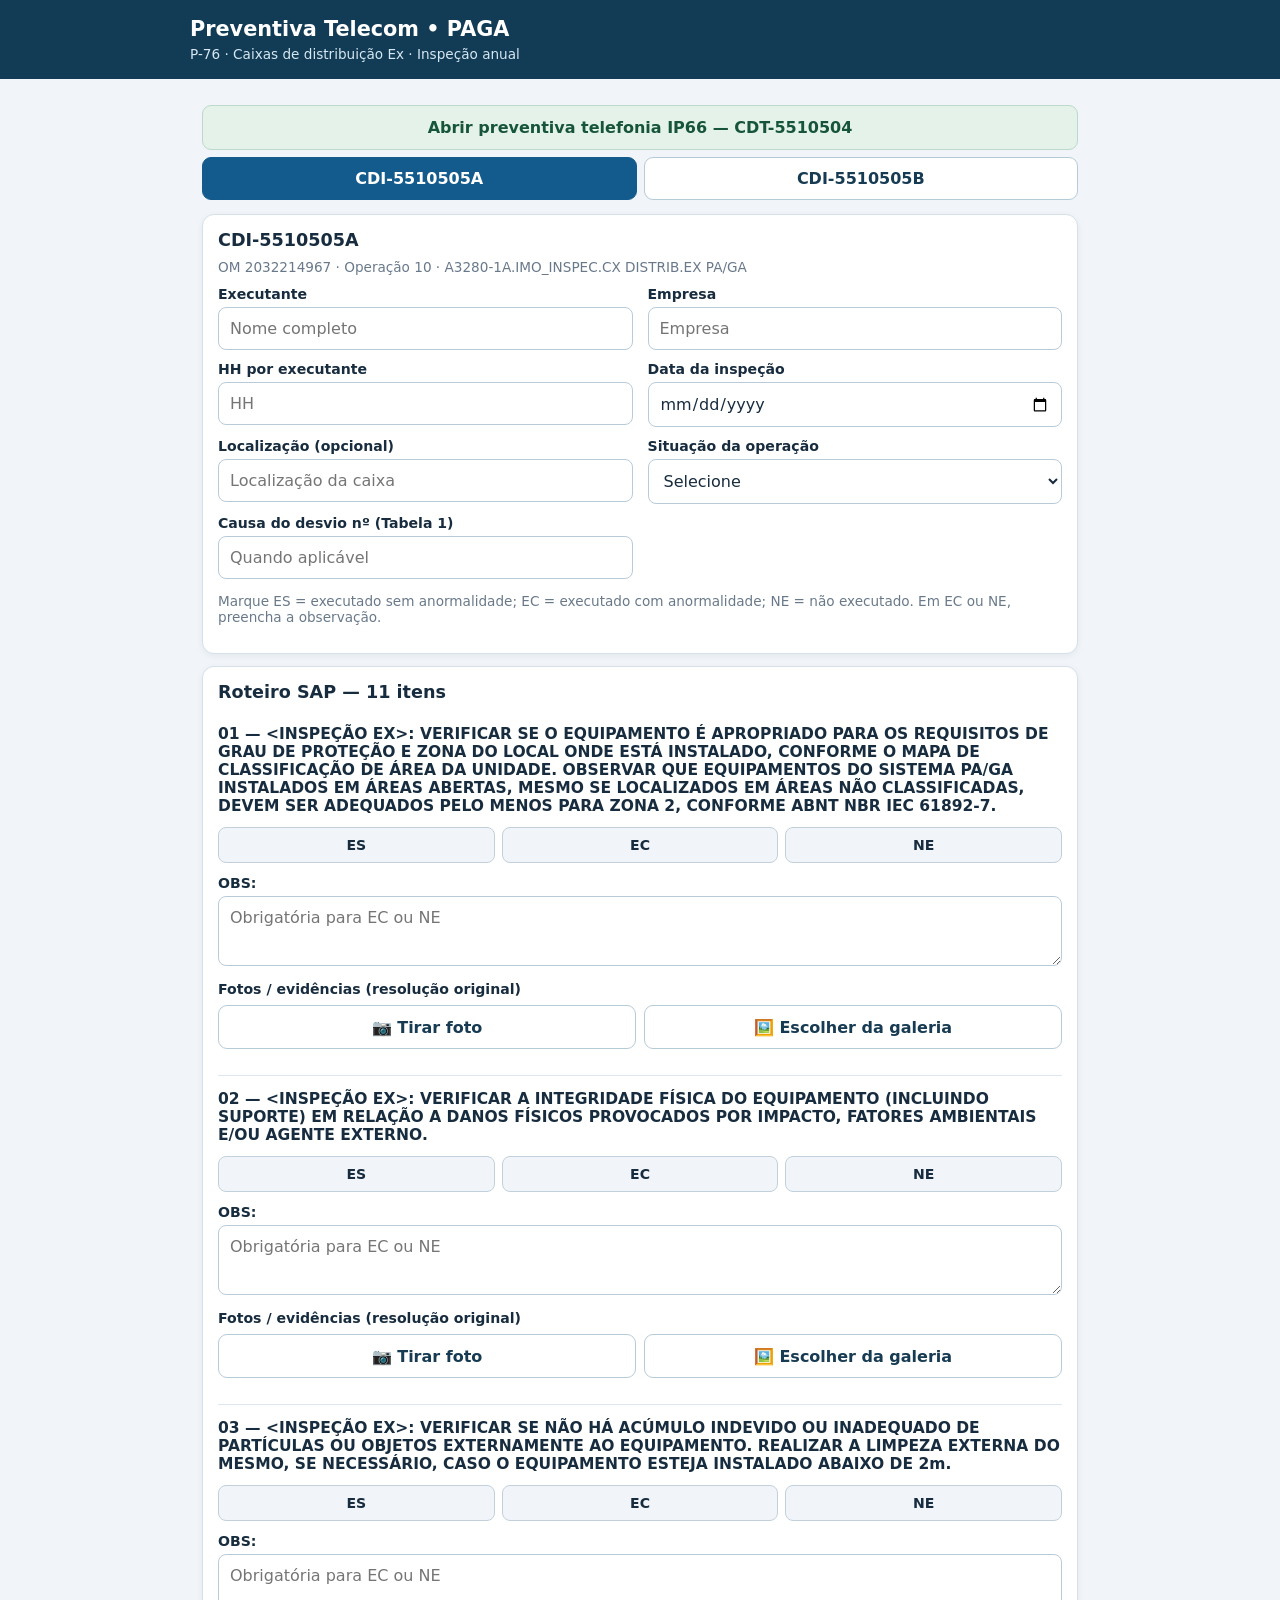
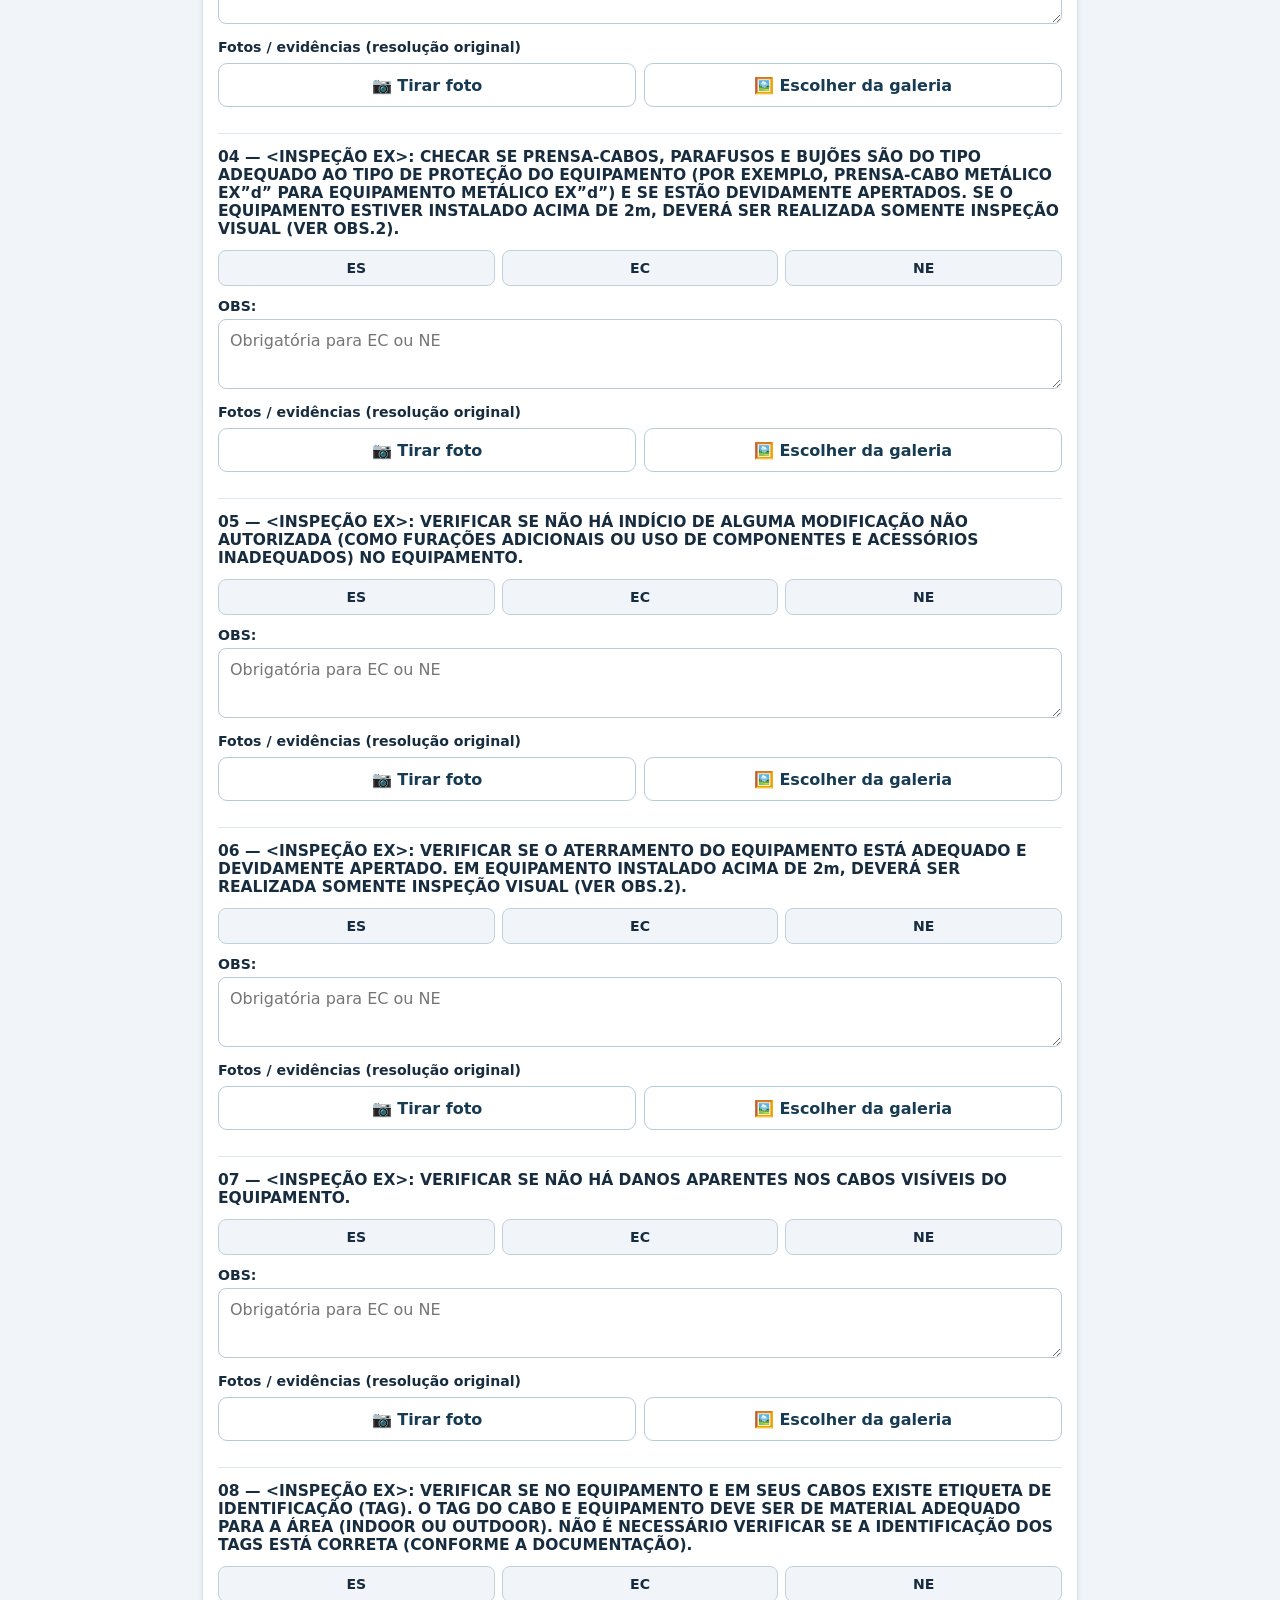
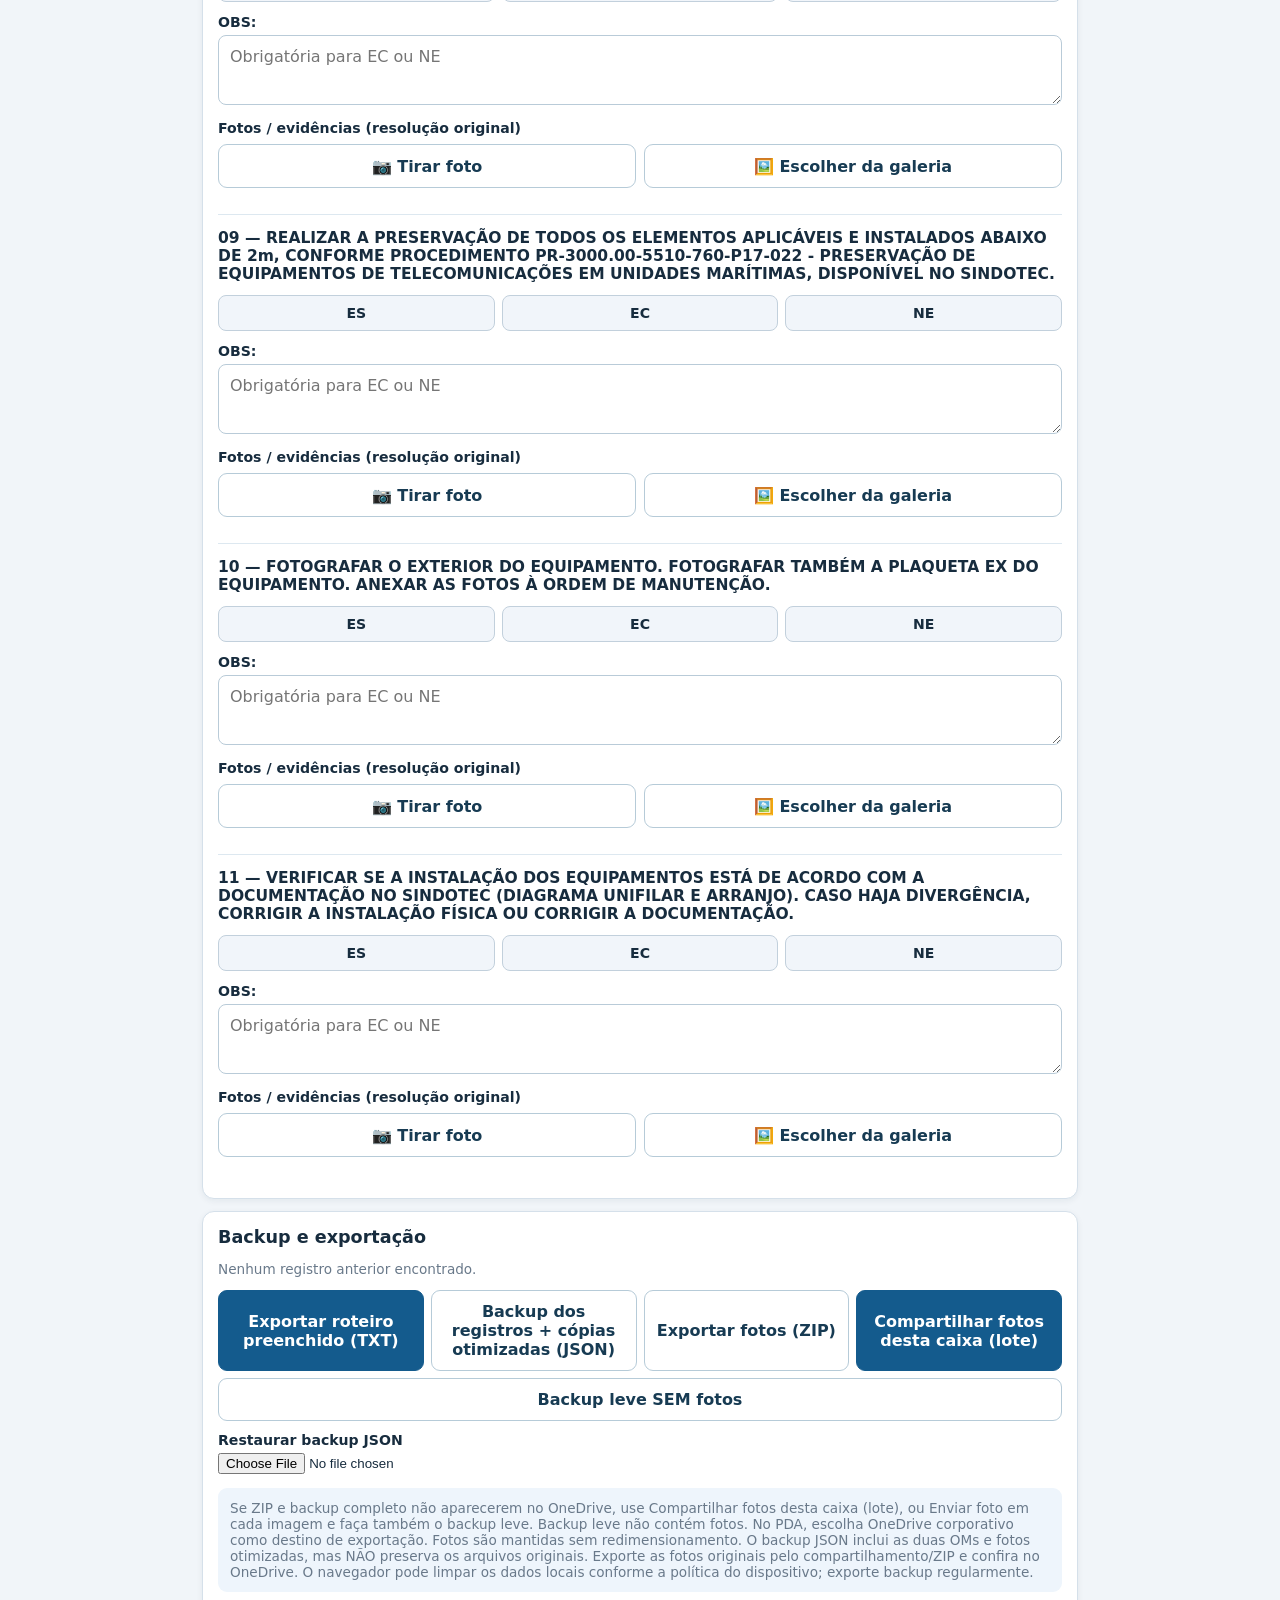
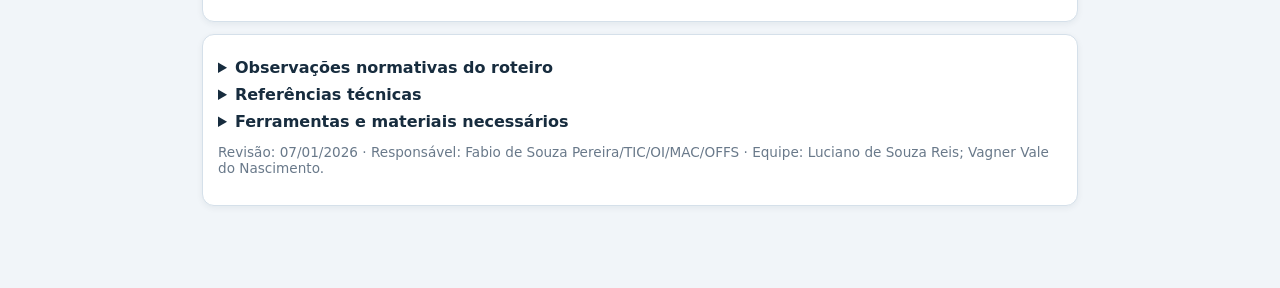
==== commit 779c0c93: "Esclarecer backup JSON versus preservação de fotos originais" ====
--- a/index.html
+++ b/index.html
@@ -12,7 +12,7 @@
 <div><label for="deviation">Causa do desvio nº (Tabela 1)</label><input id="deviation" placeholder="Quando aplicável"></div></div>
 <p class="sub">Marque ES = executado sem anormalidade; EC = executado com anormalidade; NE = não executado. Em EC ou NE, preencha a observação.</p></section>
 <section class="card"><h2>Roteiro SAP — 11 itens</h2><div id="checks"></div></section>
-<section class="card"><h2>Backup e exportação</h2><p id="saved" class="sub"></p><div class="actions"><button class="primary" id="txt">Exportar roteiro preenchido (TXT)</button><button id="backup">Backup completo (JSON + fotos)</button><button id="photos">Exportar fotos (ZIP)</button><button id="shareBatch" class="primary">Compartilhar fotos desta caixa (lote)</button><button id="light">Backup leve SEM fotos</button></div><label for="restore">Restaurar backup JSON</label><input type="file" id="restore" accept=".json,application/json"><p class="tip sub">Se ZIP e backup completo não aparecerem no OneDrive, use Compartilhar fotos desta caixa (lote), ou Enviar foto em cada imagem e faça também o backup leve. Backup leve não contém fotos. No PDA, escolha OneDrive corporativo como destino de exportação. Fotos são mantidas sem redimensionamento. O backup inclui as duas OMs. O navegador pode limpar os dados locais conforme a política do dispositivo; exporte backup regularmente.</p></section>
+<section class="card"><h2>Backup e exportação</h2><p id="saved" class="sub"></p><div class="actions"><button class="primary" id="txt">Exportar roteiro preenchido (TXT)</button><button id="backup">Backup dos registros + cópias otimizadas (JSON)</button><button id="photos">Exportar fotos (ZIP)</button><button id="shareBatch" class="primary">Compartilhar fotos desta caixa (lote)</button><button id="light">Backup leve SEM fotos</button></div><label for="restore">Restaurar backup JSON</label><input type="file" id="restore" accept=".json,application/json"><p class="tip sub">Se ZIP e backup completo não aparecerem no OneDrive, use Compartilhar fotos desta caixa (lote), ou Enviar foto em cada imagem e faça também o backup leve. Backup leve não contém fotos. No PDA, escolha OneDrive corporativo como destino de exportação. Fotos são mantidas sem redimensionamento. O backup JSON inclui as duas OMs e fotos otimizadas, mas NÃO preserva os arquivos originais. Exporte as fotos originais pelo compartilhamento/ZIP e confira no OneDrive. O navegador pode limpar os dados locais conforme a política do dispositivo; exporte backup regularmente.</p></section>
 <section class="card"><details><summary>Observações normativas do roteiro</summary><p><b>OBS.1:</b> <span id="o1"></span></p><p><b>OBS.2:</b> <span id="o2"></span></p></details><details><summary>Referências técnicas</summary><pre id="refs"></pre></details><details><summary>Ferramentas e materiais necessários</summary><pre id="materials"></pre></details><p class="sub">Revisão: 07/01/2026 · Responsável: Fabio de Souza Pereira/TIC/OI/MAC/OFFS · Equipe: Luciano de Souza Reis; Vagner Vale do Nascimento.</p></section>
 </main><script>
 // IndexedDB can store substantially larger records than localStorage.
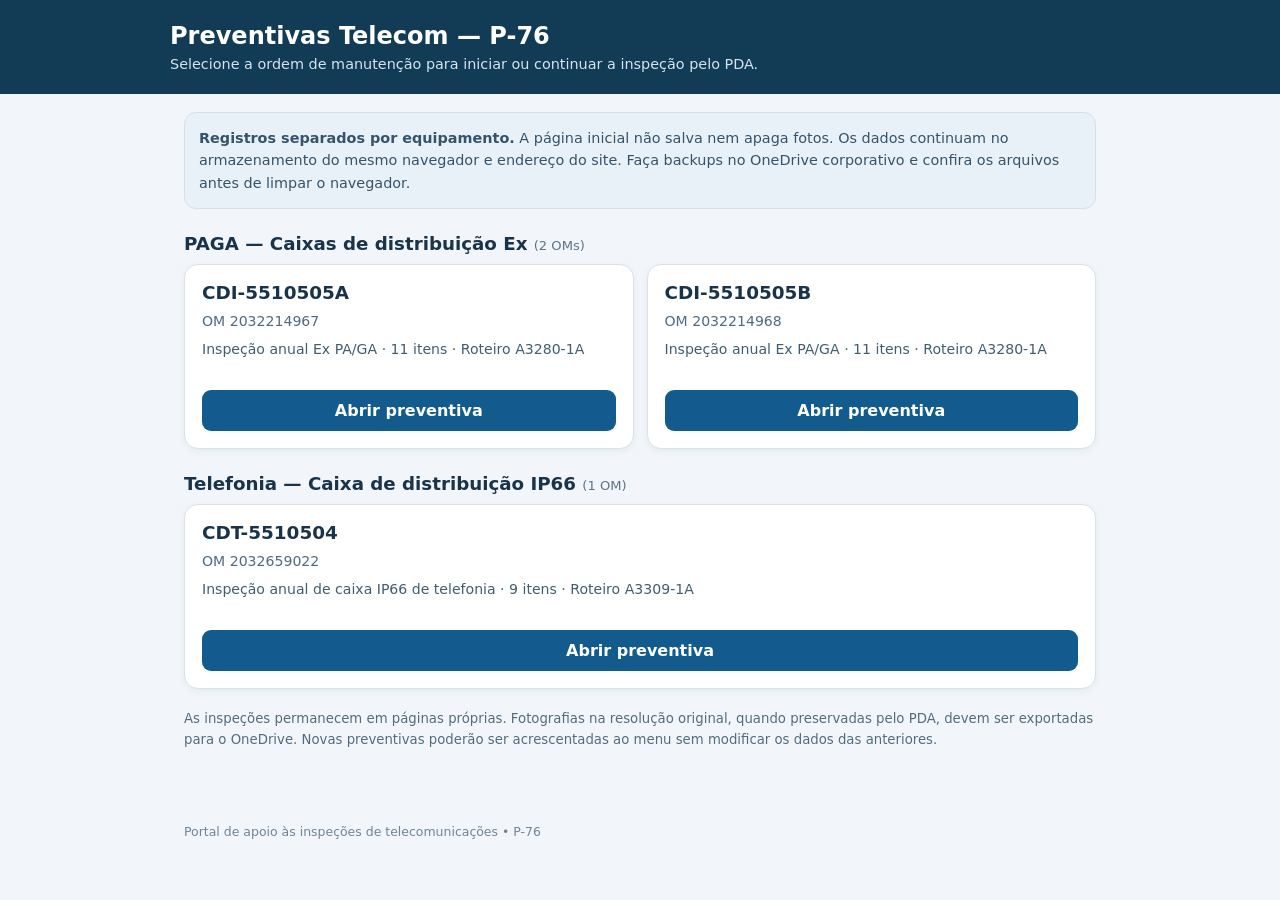
==== commit 8b2a96b0: "Criar página inicial de navegação para as preventivas da P-76" ====
--- a/index.html
+++ b/index.html
@@ -1,134 +1,32 @@
-<!doctype html><html lang="pt-BR"><head><meta charset="utf-8"><meta name="viewport" content="width=device-width,initial-scale=1"><meta name="theme-color" content="#123b56"><title>Preventivas Telecom P76 — PAGA CDI</title><style>
-:root{font-family:system-ui,-apple-system,Segoe UI,Arial,sans-serif;background:#f1f5f9;color:#172c3e}*{box-sizing:border-box}body{margin:0}header{padding:17px;background:#123b56;color:white}header>div,main{max-width:900px;margin:auto}h1{font-size:1.3rem;margin:0 0 5px}h2{font-size:1.1rem;margin:0 0 9px}h3{font-size:.97rem;margin:0 0 9px}main{padding:12px 12px 70px}.sub{color:#69798a;font-size:.85rem}header .sub{color:#d6e8f1}.card{padding:15px;background:white;border:1px solid #d5e0ea;border-radius:12px;margin:12px 0;box-shadow:0 2px 6px #142c4010}.tabs,.actions,.st{display:flex;flex-wrap:wrap;gap:7px}.tabs button{flex:1}.tabs{margin:14px 0}button{border:1px solid #b6cbd8;border-radius:9px;background:white;color:#173b53;padding:11px 12px;font:inherit;font-weight:600;cursor:pointer}button.primary,button.sel{color:white;background:#145b8d;border-color:#145b8d}.actions button{flex:1 1 180px}.muted{color:#647789}label{display:block;font-size:.88rem;font-weight:650;margin:11px 0 5px}input:not([type=radio]):not([type=file]),select,textarea{width:100%;padding:11px;border:1px solid #b9cbd8;border-radius:8px;background:white;color:#172c3e;font:inherit}textarea{min-height:70px;resize:vertical}.check{border-top:1px solid #dde8f0;padding:14px 0}.check:first-child{border-top:0}.st{margin:12px 0}.st label{position:relative;margin:0;flex:1;min-width:70px}.st input{position:absolute;opacity:0}.st span{display:block;text-align:center;padding:9px;border-radius:8px;background:#f1f5fa;border:1px solid #c2d0dc}.st input:checked+span{background:#145b8d;border-color:#145b8d;color:white}.photo{display:flex;align-items:center;gap:8px;flex-wrap:wrap;font-size:.84rem;border-bottom:1px solid #e6edf3;padding:7px 0}.photo button{padding:4px 8px}.error{color:#a72f1f}.success{color:#176b41}.tip{background:#eef5fc;padding:12px;border-radius:9px}.hidden{display:none}details{margin:8px 0}summary{cursor:pointer;font-weight:650}pre{white-space:pre-wrap;overflow-wrap:anywhere;font:inherit;font-size:.85rem}small{font-size:.82rem}@media(min-width:700px){.cols{display:grid;grid-template-columns:1fr 1fr;gap:0 15px}}  .photo-actions{display:flex;gap:8px;flex-wrap:wrap;margin:8px 0 12px}.photo-actions button{flex:1 1 145px;min-height:44px} </style></head><body>
-<header><div><h1>Preventiva Telecom • PAGA</h1><div class="sub">P-76 · Caixas de distribuição Ex · Inspeção anual</div></div></header><main>
-<div class="tabs"><a href="./cdt.html" style="display:block;text-align:center;background:#e4f2e9;border:1px solid #bcd9c9;color:#17553b;border-radius:9px;padding:12px;text-decoration:none;font-weight:700;flex:1 1 100%">Abrir preventiva telefonia IP66 — CDT-5510504</a><button type="button" id="tabA">CDI-5510505A</button><button type="button" id="tabB">CDI-5510505B</button></div>
-<section class="card"><h2 id="title"></h2><div class="sub" id="meta"></div><div class="cols">
-<div><label for="name">Executante</label><input id="name" autocomplete="name" placeholder="Nome completo"></div>
-<div><label for="company">Empresa</label><input id="company" placeholder="Empresa"></div>
-<div><label for="hours">HH por executante</label><input id="hours" inputmode="decimal" placeholder="HH"></div>
-<div><label for="date">Data da inspeção</label><input type="date" id="date"></div>
-<div><label for="location">Localização (opcional)</label><input id="location" placeholder="Localização da caixa"></div>
-<div><label for="outcome">Situação da operação</label><select id="outcome"><option value="">Selecione</option><option>CONCLUÍDA</option><option>NÃO CONCLUÍDA</option><option>NÃO EXECUTADA</option></select></div>
-<div><label for="deviation">Causa do desvio nº (Tabela 1)</label><input id="deviation" placeholder="Quando aplicável"></div></div>
-<p class="sub">Marque ES = executado sem anormalidade; EC = executado com anormalidade; NE = não executado. Em EC ou NE, preencha a observação.</p></section>
-<section class="card"><h2>Roteiro SAP — 11 itens</h2><div id="checks"></div></section>
-<section class="card"><h2>Backup e exportação</h2><p id="saved" class="sub"></p><div class="actions"><button class="primary" id="txt">Exportar roteiro preenchido (TXT)</button><button id="backup">Backup dos registros + cópias otimizadas (JSON)</button><button id="photos">Exportar fotos (ZIP)</button><button id="shareBatch" class="primary">Compartilhar fotos desta caixa (lote)</button><button id="light">Backup leve SEM fotos</button></div><label for="restore">Restaurar backup JSON</label><input type="file" id="restore" accept=".json,application/json"><p class="tip sub">Se ZIP e backup completo não aparecerem no OneDrive, use Compartilhar fotos desta caixa (lote), ou Enviar foto em cada imagem e faça também o backup leve. Backup leve não contém fotos. No PDA, escolha OneDrive corporativo como destino de exportação. Fotos são mantidas sem redimensionamento. O backup JSON inclui as duas OMs e fotos otimizadas, mas NÃO preserva os arquivos originais. Exporte as fotos originais pelo compartilhamento/ZIP e confira no OneDrive. O navegador pode limpar os dados locais conforme a política do dispositivo; exporte backup regularmente.</p></section>
-<section class="card"><details><summary>Observações normativas do roteiro</summary><p><b>OBS.1:</b> <span id="o1"></span></p><p><b>OBS.2:</b> <span id="o2"></span></p></details><details><summary>Referências técnicas</summary><pre id="refs"></pre></details><details><summary>Ferramentas e materiais necessários</summary><pre id="materials"></pre></details><p class="sub">Revisão: 07/01/2026 · Responsável: Fabio de Souza Pereira/TIC/OI/MAC/OFFS · Equipe: Luciano de Souza Reis; Vagner Vale do Nascimento.</p></section>
-</main><script>
-// IndexedDB can store substantially larger records than localStorage.
-// Never report an inspection as saved until the transaction commits.
-let storeDbPromise;
-function openPhotoStore(){
- if(!('indexedDB' in window))return Promise.reject(Error('IndexedDB indisponível neste navegador'));
- if(!storeDbPromise)storeDbPromise=new Promise((resolve,reject)=>{
-   const request=indexedDB.open('PreventivasTelecomP76Offline',2);
-   request.onupgradeneeded=()=>{if(!request.result.objectStoreNames.contains('records'))request.result.createObjectStore('records');if(!request.result.objectStoreNames.contains('originals'))request.result.createObjectStore('originals')};
-   request.onsuccess=()=>resolve(request.result);
-   request.onerror=()=>reject(request.error||Error('Falha ao abrir armazenamento'));
-   request.onblocked=()=>reject(Error('Banco bloqueado por outra aba'));
- }).catch(error=>{storeDbPromise=null;throw error});
- return storeDbPromise;
-}
-async function readPhotoStore(key){
- const database=await openPhotoStore();
- return new Promise((resolve,reject)=>{
-   const tx=database.transaction('records','readonly');
-   const request=tx.objectStore('records').get(key);
-   request.onsuccess=()=>resolve(request.result);
-   request.onerror=()=>reject(request.error||Error('Falha ao ler dados'));
- });
-}
-async function writePhotoStore(key,record){
- const database=await openPhotoStore();
- return new Promise((resolve,reject)=>{
-   const tx=database.transaction('records','readwrite');
-   tx.oncomplete=()=>resolve();
-   tx.onerror=()=>reject(tx.error||Error('Falha no salvamento'));
-   tx.onabort=()=>reject(tx.error||Error('Armazenamento cheio ou operação interrompida'));
-   tx.objectStore('records').put(record,key);
- });
-}
-
-async function saveOriginal(key,blob){
- const database=await openPhotoStore();
- return new Promise((resolve,reject)=>{const tx=database.transaction('originals','readwrite');tx.objectStore('originals').put(blob,key);tx.oncomplete=()=>resolve();tx.onerror=()=>reject(tx.error);tx.onabort=()=>reject(tx.error)});
-}
-async function loadOriginal(key){
- if(!key)return null;
- try{const database=await openPhotoStore();return await new Promise((resolve,reject)=>{const req=database.transaction('originals','readonly').objectStore('originals').get(key);req.onsuccess=()=>resolve(req.result||null);req.onerror=()=>reject(req.error)})}catch(e){return null}
-}
-function urlBlob(data,mime='image/jpeg'){const raw=atob(data.split(',')[1]),out=new Uint8Array(raw.length);for(let i=0;i<raw.length;i++)out[i]=raw.charCodeAt(i);return new Blob([out],{type:mime})}
-async function compactImage(data){const img=new Image();await new Promise((resolve,reject)=>{img.onload=resolve;img.onerror=reject;img.src=data});const scale=Math.min(1,1600/Math.max(img.width,img.height));const c=document.createElement('canvas');c.width=Math.max(1,Math.round(img.width*scale));c.height=Math.max(1,Math.round(img.height*scale));c.getContext('2d').drawImage(img,0,0,c.width,c.height);return c.toDataURL('image/jpeg',.76)}
-async function preparePhoto(file,key){
- const data=await new Promise((resolve,reject)=>{const r=new FileReader();r.onload=()=>resolve(r.result);r.onerror=()=>reject(r.error);r.readAsDataURL(file)});
- const compact=await compactImage(data);let originalSaved=false;
- try{await saveOriginal(key,file);originalSaved=true}catch(e){console.warn('Não foi possível salvar foto original',e)}
- return {data:compact,originalKey:originalSaved?key:null,optimized:true,originalMissing:!originalSaved};
-}
-async function bestPhotoBlob(photo){return await loadOriginal(photo.originalKey)||urlBlob(photo.data)}
-async function requestPersistentStorage(){if(navigator.storage?.persist){try{await navigator.storage.persist()}catch(e){}}}
-
-let saveChain=Promise.resolve();
-function durableSave(key,record,indicator,successClass){
- const snapshot=structuredClone(record);
- indicator.textContent='Salvando dados e fotografias no PDA…';
- saveChain=saveChain.catch(()=>{}).then(()=>writePhotoStore(key,snapshot));
- return saveChain.then(()=>{
-   indicator.textContent='Gravação concluída no PDA. Faça backup no OneDrive regularmente.';
-   indicator.className=successClass;
-   return true;
- }).catch(err=>{
-   indicator.textContent='ATENÇÃO: NÃO SALVO no PDA ('+(err?.message||err)+'). Não feche a página; envie as fotos ao OneDrive.';
-   indicator.className='error';
-   return false;
- });
-}
-
-const CONTENT={"items":["<INSPEÇÃO EX>: VERIFICAR SE O EQUIPAMENTO É APROPRIADO PARA OS REQUISITOS DE GRAU DE PROTEÇÃO E ZONA DO LOCAL ONDE ESTÁ INSTALADO, CONFORME O MAPA DE CLASSIFICAÇÃO DE ÁREA DA UNIDADE. OBSERVAR QUE EQUIPAMENTOS DO SISTEMA PA/GA INSTALADOS EM ÁREAS ABERTAS, MESMO SE LOCALIZADOS EM ÁREAS NÃO CLASSIFICADAS, DEVEM SER ADEQUADOS PELO MENOS PARA ZONA 2, CONFORME ABNT NBR IEC 61892-7.","<INSPEÇÃO EX>: VERIFICAR A INTEGRIDADE FÍSICA DO EQUIPAMENTO (INCLUINDO SUPORTE) EM RELAÇÃO A DANOS FÍSICOS PROVOCADOS POR IMPACTO, FATORES AMBIENTAIS E/OU AGENTE EXTERNO.","<INSPEÇÃO EX>: VERIFICAR SE NÃO HÁ ACÚMULO INDEVIDO OU INADEQUADO DE PARTÍCULAS OU OBJETOS EXTERNAMENTE AO EQUIPAMENTO. REALIZAR A LIMPEZA EXTERNA DO MESMO, SE NECESSÁRIO, CASO O EQUIPAMENTO ESTEJA INSTALADO ABAIXO DE 2m.","<INSPEÇÃO EX>: CHECAR SE PRENSA-CABOS, PARAFUSOS E BUJÕES SÃO DO TIPO ADEQUADO AO TIPO DE PROTEÇÃO DO EQUIPAMENTO (POR EXEMPLO, PRENSA-CABO METÁLICO EX”d” PARA EQUIPAMENTO METÁLICO EX”d”) E SE ESTÃO DEVIDAMENTE APERTADOS. SE O EQUIPAMENTO ESTIVER INSTALADO ACIMA DE 2m, DEVERÁ SER REALIZADA SOMENTE INSPEÇÃO VISUAL (VER OBS.2).","<INSPEÇÃO EX>: VERIFICAR SE NÃO HÁ INDÍCIO DE ALGUMA MODIFICAÇÃO NÃO AUTORIZADA (COMO FURAÇÕES ADICIONAIS OU USO DE COMPONENTES E ACESSÓRIOS INADEQUADOS) NO EQUIPAMENTO.","<INSPEÇÃO EX>: VERIFICAR SE O ATERRAMENTO DO EQUIPAMENTO ESTÁ ADEQUADO E DEVIDAMENTE APERTADO. EM EQUIPAMENTO INSTALADO ACIMA DE 2m, DEVERÁ SER REALIZADA SOMENTE INSPEÇÃO VISUAL (VER OBS.2).","<INSPEÇÃO EX>: VERIFICAR SE NÃO HÁ DANOS APARENTES NOS CABOS VISÍVEIS DO EQUIPAMENTO.","<INSPEÇÃO EX>: VERIFICAR SE NO EQUIPAMENTO E EM SEUS CABOS EXISTE ETIQUETA DE IDENTIFICAÇÃO (TAG). O TAG DO CABO E EQUIPAMENTO DEVE SER DE MATERIAL ADEQUADO PARA A ÁREA (INDOOR OU OUTDOOR). NÃO É NECESSÁRIO VERIFICAR SE A IDENTIFICAÇÃO DOS TAGS ESTÁ CORRETA (CONFORME A DOCUMENTAÇÃO).","REALIZAR A PRESERVAÇÃO DE TODOS OS ELEMENTOS APLICÁVEIS E INSTALADOS ABAIXO DE 2m, CONFORME PROCEDIMENTO PR-3000.00-5510-760-P17-022 - PRESERVAÇÃO DE EQUIPAMENTOS DE TELECOMUNICAÇÕES EM UNIDADES MARÍTIMAS, DISPONÍVEL NO SINDOTEC.","FOTOGRAFAR O EXTERIOR DO EQUIPAMENTO. FOTOGRAFAR TAMBÉM A PLAQUETA EX DO EQUIPAMENTO. ANEXAR AS FOTOS À ORDEM DE MANUTENÇÃO.","VERIFICAR SE A INSTALAÇÃO DOS EQUIPAMENTOS ESTÁ DE ACORDO COM A DOCUMENTAÇÃO NO SINDOTEC (DIAGRAMA UNIFILAR E ARRANJO). CASO HAJA DIVERGÊNCIA, CORRIGIR A INSTALAÇÃO FÍSICA OU CORRIGIR A DOCUMENTAÇÃO."],"refs":"PE-1PBR-00208 - MANUAL DE SEGURANÇA (MS)\nPE-1PBR-00210 - MS - PERMISSÃO PARA TRABALHO\nPE-2E&P-00972 - PRESERVAÇÃO DE EQUIPAMENTOS E INSTALAÇÕES DE SUPERFÍCIE DO E&P\nPE-2E&P-00955 - INSPEÇÃO DE INSTALAÇÕES ELÉTRICAS EM ÁREAS CLASSIFICADAS NO E&P\nNR10 - SEGURANÇA EM INSTALAÇÕES E SERVIÇOS EM ELETRICIDADE\nNR37 - SEGURANÇA E SAÚDE EM PLATAFORMAS DE PETRÓLEO – ITEM 37.26.6\nSOLAS - SAFETY OF LIFE AT SEA - CAPÍTULO III PARTE B, SEÇÃO I, REGRA 6\nLSA CODE – INTERNATIONAL LIFE-SAVING APPLIANCE CODE\nRES. A.1021(26) - CODE ON ALARMS AND INDICATORS, 2009\nMSC/CIRC.808 - RECOMENDATION ON PERFORMANCE STANDARDS FOR PUBLIC ADDRESS SYSTEMS\nMSC.1/CIRC.1432 - REVISED GUIDELINES FOR THE MAINTENANCE AND INSPECTION OF FIRE PROTECTION SYSTEMS AND APPLIANCES\nNORSOK T-101 – TELECOM SYSTEM\nISO 7240-19 - FIRE DETECTION AND ALARM SYSTEMS - PART 19 DESIGN, INSTALLATION, COMMISSIONING AND SERVICE OF SOUND SYSTEMS FOR EMERGENCY\nNORMAM01 - NORMA DA AUTORIDADE MARÍTIMA PARA EMBARCAÇÕES EMPREGADAS NA NAVEGAÇÃO EM MAR ABERTO - ITEM 0416 B\nABNT NBR IEC 61892-7 - INSTALAÇÕES ELÉTRICAS MARÍTIMAS – PARTE 7: ÁREAS CLASSIFICADAS\nABNT NBR IEC 60079-17 – ATMOSFERAS EXPLOSIVAS – PARTE 17: INSPEÇÃO E MANUTENÇÃO DE INSTALAÇÕES ELÉTRICAS\nMAPA DE CLASSIFICAÇÃO DE AREA DA UNIDADE\nPR-3000.00-5510-760-P17-022 - PRESERVAÇÃO DE EQUIPAMENTOS DE TELECOMUNICAÇÕES EM UNIDADES MARÍTIMAS, DISPONÍVEL NO SINDOTEC\nRL-3000.00-5510-760-P17-006 - ANALISE DE VARIACAO DE MEDIDAS DE IMPEDANCIA EM SONOFLETORES, DISPONÍVEL NO SINDOTEC\nMANUAL DO EQUIPAMENTO\nFOLHA DE DADOS DO EQUIPAMENTO","materials":"TRINCHA DE 2\"\nESCOVA COM CERDAS DE LATÃO\nCHAVE DE FENDA\nCHAVE PHILIPS\nCHAVE INGLESA\nCÂMERA OU PDA PARA FOTOGRAFAR O EQUIPAMENTO\nGRAXA LUBRIFICANTE OU VASELINA SÓLIDA PARA JUNTAS FLANGEADAS, JUNTAS ROSQUEADAS E PARAFUSOS\nPROTETIVO CEROSO COM VCI\nDIFUSOR VCI\nDESENGRAXANTE COM VCI\nINIBIDOR DE CORROSÃO VCI BASE AQUOSA\nPROTETIVO CEROSO COM VCI\nREMOVEDOR DE CORROSÃO EM GEL\nTRAPO\nFITA DE PETROLATO\nGRAXA DE SILICONE PARA O-RING","obs1":"ESSE ROTEIRO CONTÉM OS ITENS APLICÁVEIS DE INSPEÇÃO EX ESTABELECIDA PELA ABNT-NBR-IEC-60079-17.","obs2":"CONFORME A IEC-60079-17, INSPEÇÃO VISUAL É O TIPO DE INSPEÇÃO QUE IDENTIFICA, SEM A UTILIZAÇÃO DE EQUIPAMENTOS DE ACESSO OU FERRAMENTAS, DEFEITOS QUE SÃO EVIDENTES VISUALMENTE, COMO, POR EXEMPLO, AUSÊNCIA DE PARAFUSOS, PRENSA-CABO MUITO FROUXOS, EQUIPAMENTOS ABERTOS, QUEBRADOS OU SEM ATERRAMENTO, FALTA DE UNIDADES SELADORAS OU MODIFICAÇÕES NÃO AUTORIZADAS. INSPEÇÃO VISUAL IMPLICA EM UMA VERIFICAÇÃO MAIS SIMPLES, BUSCANDO APENAS INDÍCIOS APARENTES DE NÃO-CONFORMIDADES."};
-const TAGS=[{tag:'CDI-5510505A',om:'2032214967',time:'08:05'},{tag:'CDI-5510505B',om:'2032214968',time:'08:07'}],KEY='telecom-p76-paga-cdi-v2';
-const $=id=>document.getElementById(id),empty=()=>({name:'',company:'',hours:'',date:'',location:'',outcome:'',deviation:'',items:CONTENT.items.map(()=>({status:'',obs:'',photos:[]}))});
-let db={A:empty(),B:empty()},current='A',timer;const info=()=>TAGS[current==='A'?0:1],rec=()=>db[current];const escapeHtml=s=>String(s??'').replace(/[&<>"']/g,c=>({'&':'&amp;','<':'&lt;','>':'&gt;','"':'&quot;',"'":'&#39;'}[c]));
-function save(){clearTimeout(timer);$('saved').textContent='Alterações pendentes de gravação…';timer=setTimeout(()=>persistNow(),300)}
-function persistNow(){clearTimeout(timer);return durableSave(KEY,db,$('saved'),'sub success')}
-function draw(){const t=info(),r=rec();$('tabA').className=current==='A'?'sel':'';$('tabB').className=current==='B'?'sel':'';$('title').textContent=t.tag;$('meta').textContent='OM '+t.om+' · Operação 10 · A3280-1A.IMO_INSPEC.CX DISTRIB.EX PA/GA';
-for(const k of ['name','company','hours','date','location','outcome','deviation'])$(k).value=r[k]||'';
-const root=$('checks');root.replaceChildren();CONTENT.items.forEach((desc,i)=>{const item=r.items[i],div=document.createElement('div');div.className='check';const h=document.createElement('h3');h.textContent=String(i+1).padStart(2,'0')+' — '+desc;div.append(h);
-const radios=document.createElement('div');radios.className='st';for(const status of ['ES','EC','NE']){const label=document.createElement('label'),input=document.createElement('input'),span=document.createElement('span');input.type='radio';input.name='status'+i;input.value=status;input.checked=item.status===status;input.onchange=()=>{item.status=status;save()};span.textContent=status;label.append(input,span);radios.append(label)}div.append(radios);
-const obsLabel=document.createElement('label');obsLabel.textContent='OBS:';const obs=document.createElement('textarea');obs.value=item.obs||'';obs.placeholder='Obrigatória para EC ou NE';obs.oninput=()=>{item.obs=obs.value;save()};div.append(obsLabel,obs);
-const photoLabel=document.createElement('label');photoLabel.textContent='Fotos / evidências (resolução original)';
-const camera=document.createElement('input'),gallery=document.createElement('input');
-for(const el of [camera,gallery]){el.type='file';el.accept='image/*';el.style.position='absolute';el.style.width='1px';el.style.height='1px';el.style.opacity='0';el.style.pointerEvents='none';el.tabIndex=-1}
-camera.setAttribute('capture','environment');gallery.multiple=true;
-const onPhoto=async e=>{try{for(const file of Array.from(e.target.files||[])){if(file.size>25*1024*1024&&!confirm('Foto com mais de 25 MB. Salvar mesmo assim?'))continue;const sequence=nextSequence(r),photo=await preparePhoto(file,'original-'+t.tag+'-'+sequence);item.photos.push({name:file.name,mime:file.type||'image/jpeg',sequence,...photo});if(photo.originalMissing)alert('O PDA salvou uma cópia otimizada, mas não conseguiu preservar o original. Envie o original ao OneDrive.')}const stored=await persistNow();draw();if(!stored)alert('A foto está na tela, mas NÃO foi gravada no PDA! Envie ao OneDrive antes de sair.')}catch(err){alert('Não foi possível incluir fotos: '+err.message);await persistNow()}};
-camera.onchange=onPhoto;gallery.onchange=onPhoto;
-const options=document.createElement('div');options.className='photo-actions';
-const take=document.createElement('button');take.type='button';take.textContent='📷 Tirar foto';take.onclick=()=>camera.click();
-const choose=document.createElement('button');choose.type='button';choose.textContent='🖼️ Escolher da galeria';choose.onclick=()=>gallery.click();
-options.append(take,choose);div.append(photoLabel,options,camera,gallery);for(let j=0;j<item.photos.length;j++){const p=item.photos[j],line=document.createElement('div');line.className='photo';const name=document.createElement('span');name.textContent=photoName(t.tag,i,j,p);const remove=document.createElement('button');remove.textContent='Excluir';remove.onclick=()=>{if(confirm('Excluir foto?')){item.photos.splice(j,1);save();draw()}};const send=document.createElement('button');send.textContent='Enviar foto';send.type='button';send.onclick=()=>shareOne(p,photoName(t.tag,i,j,p));line.append(name,send,remove);div.append(line)}root.append(div)})}
-function asDataUrl(file){return new Promise((resolve,reject)=>{const r=new FileReader();r.onload=()=>resolve(r.result);r.onerror=()=>reject(Error('Falha na leitura'));r.readAsDataURL(file)})}
-for(const k of ['name','company','hours','date','location','outcome','deviation'])$(k).addEventListener('input',()=>{rec()[k]=$(k).value;save()});
-$('tabA').onclick=()=>{current='A';draw()};$('tabB').onclick=()=>{current='B';draw()};
-const safe=s=>String(s).replace(/[^A-Za-z0-9_-]/g,'_');async function shareBatchPhotos(){const r=rec(),t=info(),list=[];r.items.forEach((item,i)=>item.photos.forEach((p,j)=>list.push({p,name:photoName(t.tag,i,j,p)})));if(!list.length){alert('Nenhuma foto registrada nesta caixa.');return}const mb=list.reduce((sum,x)=>sum+(x.p.data?.length||0)*0.75,0)/1048576;if(!confirm('Compartilhar '+list.length+' foto(s) de '+t.tag+' em uma operação (aprox. '+mb.toFixed(1)+' MB)? O OneDrive poderá pedir a pasta uma única vez, dependendo do PDA.'))return;const status=$('saved');try{if(!navigator.share||!navigator.canShare){status.textContent='Compartilhamento de vários arquivos indisponível neste navegador. Use Enviar foto individualmente.';return}const files=[];for(const x of list){const b=await bestPhotoBlob(x.p);files.push(new File([b],x.name,{type:b.type}))}if(!navigator.canShare({files})){status.textContent='O PDA não aceita este lote de '+files.length+' arquivos ('+mb.toFixed(1)+' MB). Tente enviar individualmente.';return}await navigator.share({files,title:'Fotos '+t.tag});status.textContent='Compartilhamento do lote solicitado. Verifique no OneDrive o recebimento de todas as '+files.length+' fotos.'}catch(e){status.textContent=e.name==='AbortError'?'Compartilhamento cancelado.':'Falha no lote: '+e.message+'. Use Enviar foto individualmente.'}}
-async function shareOne(p,name){try{const b=await bestPhotoBlob(p),f=new File([b],name,{type:b.type});if(navigator.share&&navigator.canShare&&navigator.canShare({files:[f]})){await navigator.share({files:[f],title:name});$('saved').textContent='Compartilhamento solicitado para '+name+'. Confira no OneDrive.'}else{blobDownload(b,name);$('saved').textContent='Download solicitado para '+name+'. Confira no OneDrive.'}}catch(e){$('saved').textContent=e.name==='AbortError'?'Envio cancelado.':'Falha ao enviar '+name+': '+e.message}}
-function blobDownload(blob,name){const url=URL.createObjectURL(blob),a=document.createElement('a');a.href=url;a.download=name;document.body.append(a);a.click();a.remove();setTimeout(()=>URL.revokeObjectURL(url),30000)}
-function errors(r){const e=[];r.items.forEach((x,i)=>{if(!x.status)e.push('Item '+(i+1)+' sem status');if(x.status&&x.status!=='ES'&&!x.obs.trim())e.push('Item '+(i+1)+' sem observação')});if(!r.outcome)e.push('Situação da operação não selecionada');return e}
-function report(){const r=rec(),t=info(),e=errors(r);if(e.length&&!confirm(e.join('\n')+'\n\nDeseja exportar mesmo assim?'))return;
-const date=r.date?new Date(r.date+'T12:00:00').toLocaleDateString('pt-BR',{weekday:'long',day:'numeric',month:'long',year:'numeric'}):'DATA NÃO INFORMADA';
-const body=[t.om+'        10        P.XXXXX.TEL.CAIXA DIST PAGA '+t.tag,'',date,'',t.time,'','A3280-1A.IMO_INSPEC.CX DISTRIB.EX PA/GA','','EXECUTANTE (S)','','NOME                                   ! EMPRESA  ! HH POR/EXEC', (r.name||'________________')+' ! '+(r.company||'________')+' ! '+(r.hours||'______'),'','PREVENTIVA TELECOM ANUAL - INSPECIONAR CAIXA DISTRIBUICAO EX PA/GA','','PARA STATUS DIFERENTES DE "ES" FAVOR ADICIONAR OBSERVAÇÕES.','','IDENTIFICAR CADA ITEM QUANTO A SUA EXECUÇÃO:','','( ES ) EXECUTADO SEM ANORMALIDADE','( EC ) EXECUTADO COM ANORMALIDADE','( NE ) NÃO EXECUTADO','','OBS.1: '+CONTENT.obs1,'','OBS.2: '+CONTENT.obs2,''];
-r.items.forEach((x,i)=>{body.push(String(i+1).padStart(2,'0')+' ( '+(x.status||'  ')+' ) '+CONTENT.items[i],'','OBS: '+(x.obs||''));if(x.photos.length)body.push('FOTOS: '+x.photos.map((p,j)=>photoName(t.tag,i,j,p)).join(', '));body.push('')});
-body.push('--------------------------------------------------------------','','REFERÊNCIAS TÉCNICAS:','',CONTENT.refs,'','--------------------------------------------------------------','','FERRAMENTAS E MATERIAIS NECESSÁRIOS:','',CONTENT.materials,'','--------------------------------------------------------------','','Revisão: 07/01/2026','','Responsável:','-Fabio de Souza Pereira/TIC/OI/MAC/OFFS','','Equipe:','-Luciano de Souza Reis (TIC/OI/MAC/OFFS)','-Vagner Vale do Nascimento/TIC/OI/MAC/OFFS','','................................................................','','01-SITUAÇÃO DA OPERAÇÃO:','','( '+(r.outcome==='CONCLUÍDA'?'X':' ')+' ) CONCLUÍDA ( '+(r.outcome==='NÃO CONCLUÍDA'?'X':' ')+' ) NÃO CONCLUÍDA ( '+(r.outcome==='NÃO EXECUTADA'?'X':' ')+' ) NÃO EXECUTADA','','02-CAUSA DO DESVIO No. ( '+(r.deviation||'     ')+' ) - Usar Tabela 1');
-blobDownload(new Blob([body.join('\r\n')],{type:'text/plain;charset=utf-8'}),t.om+'_'+t.tag+'_preenchida.txt')}
-function nextSequence(r){let max=0;r.items.forEach(it=>it.photos.forEach(p=>{max=Math.max(max,Number(p.sequence)||0)}));const seq=Math.max(Number(r.nextPhoto)||1,max+1);r.nextPhoto=seq+1;return seq}
-function photoName(tag,i,j,p){const ext=((p.name.match(/\.([a-z0-9]+)$/i)||[])[1]||((p.mime||'').split('/')[1])||'jpg').replace(/[^a-z0-9]/gi,'').toLowerCase();return safe(tag)+'_'+(p.sequence||((i+1)*100+(j+1)))+'.'+ext}
-function migratePhotos(){for(const key of ['A','B']){const r=db[key];let max=0;r.items.forEach(it=>it.photos.forEach(p=>max=Math.max(max,Number(p.sequence)||0)));r.items.forEach(it=>it.photos.forEach(p=>{if(!p.sequence)p.sequence=++max}));r.nextPhoto=Math.max(Number(r.nextPhoto)||1,max+1)}}
-function bytes(s){return new TextEncoder().encode(s)}function dataBytes(data){const b64=data.split(',')[1];const bin=atob(b64),out=new Uint8Array(bin.length);for(let i=0;i<bin.length;i++)out[i]=bin.charCodeAt(i);return out}
-function crc32(buf){let c=0xffffffff;for(const b of buf){c^=b;for(let k=0;k<8;k++)c=(c>>>1)^((c&1)?0xedb88320:0)}return (c^0xffffffff)>>>0}
-function zip(files){const parts=[],central=[];let off=0;function little(view,pos,value,size){for(let k=0;k<size;k++)view.setUint8(pos+k,(value>>>(8*k))&255)}for(const f of files){const name=bytes(f.name),body=f.bytes,crc=crc32(body),lh=new Uint8Array(30+name.length),v=new DataView(lh.buffer);little(v,0,0x04034b50,4);little(v,4,20,2);little(v,6,0x0800,2);little(v,14,crc,4);little(v,18,body.length,4);little(v,22,body.length,4);little(v,26,name.length,2);lh.set(name,30);parts.push(lh,body);const ch=new Uint8Array(46+name.length),cv=new DataView(ch.buffer);little(cv,0,0x02014b50,4);little(cv,4,20,2);little(cv,6,20,2);little(cv,8,0x0800,2);little(cv,16,crc,4);little(cv,20,body.length,4);little(cv,24,body.length,4);little(cv,28,name.length,2);little(cv,42,off,4);ch.set(name,46);central.push(ch);off+=lh.length+body.length}const csize=central.reduce((a,b)=>a+b.length,0),end=new Uint8Array(22),ev=new DataView(end.buffer);little(ev,0,0x06054b50,4);little(ev,8,files.length,2);little(ev,10,files.length,2);little(ev,12,csize,4);little(ev,16,off,4);return new Blob([...parts,...central,end],{type:'application/zip'})}
-$('txt').onclick=report;$('shareBatch').onclick=shareBatchPhotos;
-$('backup').onclick=()=>{try{const b=new Blob([JSON.stringify({version:2,created:new Date().toISOString(),db})],{type:'application/json'});$('saved').textContent='Backup completo de '+(b.size/1048576).toFixed(1)+' MB solicitado. Confira no OneDrive.';blobDownload(b,'P76_PAGA_CDI_backup.json')}catch(e){$('saved').textContent='Falha na preparação: '+e.message}};
-$('light').onclick=()=>{const copy=JSON.parse(JSON.stringify(db));for(const k of ['A','B'])copy[k].items.forEach(it=>it.photos=[]);blobDownload(new Blob([JSON.stringify({version:2,created:new Date().toISOString(),db:copy})],{type:'application/json'}),'P76_PAGA_CDI_backup_SEM_FOTOS.json');$('saved').textContent='Backup SEM FOTOS solicitado. Envie as fotos individualmente.'};
-$('photos').onclick=async()=>{const files=[];for(const t of ['A','B']){const tag=TAGS[t==='A'?0:1].tag;db[t].items.forEach((x,i)=>x.photos.forEach((p,j)=>files.push({name:photoName(tag,i,j,p),bytes:dataBytes(p.data)})))}if(!files.length){alert('Nenhuma foto foi registrada.');return}for(const entry of files){const key=entry.name.startsWith('CDI-5510505A')?'A':'B';const photo=db[key].items.flatMap(x=>x.photos).find(p=>entry.name.includes('_'+p.sequence+'.'));if(photo)entry.bytes=new Uint8Array(await (await bestPhotoBlob(photo)).arrayBuffer())}const b=zip(files);$('saved').textContent='ZIP de '+(b.size/1048576).toFixed(1)+' MB solicitado. Se não aparecer no OneDrive, use Enviar foto.';blobDownload(b,'P76_PAGA_CDI_fotos.zip')};
-$('restore').onchange=async e=>{const file=e.target.files?.[0];if(!file)return;try{const d=JSON.parse(await file.text()),v=d.db;if(!v?.A?.items||!v?.B?.items||v.A.items.length!==11||v.B.items.length!==11)throw Error('Backup incompatível');if(!confirm('Restaurar as duas OMs e substituir os dados atuais?'))return;db=v;migratePhotos();draw();const ok=await persistNow();alert(ok?'Backup restaurado e gravado no PDA.':'Backup carregado, mas NÃO foi salvo no PDA. Não feche a página.')}catch(err){alert('Falha ao restaurar: '+err.message)}};
-$('o1').textContent=CONTENT.obs1;$('o2').textContent=CONTENT.obs2;$('refs').textContent=CONTENT.refs;$('materials').textContent=CONTENT.materials;
-async function initOffline(){try{const stored=await readPhotoStore(KEY);if(stored?.A?.items?.length===11&&stored?.B?.items?.length===11){db=stored;$('saved').textContent='Dados recuperados do armazenamento persistente do PDA.'}else{const legacy=localStorage.getItem(KEY);if(legacy){const d=JSON.parse(legacy);if(d.A?.items?.length===11&&d.B?.items?.length===11){db=d;migratePhotos();await persistNow()}}else{$('saved').textContent='Nenhum registro anterior encontrado.'}}}catch(e){$('saved').textContent='ATENÇÃO: armazenamento persistente indisponível: '+e.message+'. As alterações podem se perder ao atualizar.';$('saved').className='error';try{const legacy=localStorage.getItem(KEY);if(legacy){const old=JSON.parse(legacy);if(old.A?.items?.length===11&&old.B?.items?.length===11)db=old}}catch(_){}}migratePhotos();await requestPersistentStorage();draw()}initOffline();
-</script></body></html>+<!doctype html>
+<html lang="pt-BR"><head><meta charset="utf-8"><meta name="viewport" content="width=device-width,initial-scale=1">
+<meta name="theme-color" content="#123b56"><title>Preventivas Telecom | P-76</title>
+<style>
+:root{font-family:system-ui,-apple-system,"Segoe UI",sans-serif;background:#f2f6fa;color:#19344a}
+*{box-sizing:border-box}body{margin:0}header{background:#123b56;color:#fff;padding:22px 16px}header .wrap,main,footer{max-width:940px;margin:auto}
+h1{font-size:1.5rem;margin:0 0 6px}header p{margin:0;color:#d5e4ed;font-size:.9rem}
+main{padding:18px 14px 60px}.intro{background:#e9f1f8;border:1px solid #d3e0eb;padding:14px;border-radius:12px;color:#35536b;font-size:.9rem;line-height:1.55}
+h2{font-size:1.14rem;margin:24px 0 10px}.count{font-size:.82rem;color:#5d7486;font-weight:500}
+.grid{display:grid;grid-template-columns:repeat(auto-fit,minmax(245px,1fr));gap:13px}
+.card{display:flex;flex-direction:column;gap:10px;text-decoration:none;background:#fff;border:1px solid #d7e2eb;border-radius:14px;padding:17px;color:inherit;box-shadow:0 2px 7px #142d4010;min-height:185px}
+.card:focus,.card:hover{border-color:#207db4;outline:2px solid #b8dcec;outline-offset:1px}
+.tag{font-size:1.15rem;font-weight:750;overflow-wrap:anywhere}
+.om{font-size:.88rem;color:#4f6b80}.desc{font-size:.88rem;line-height:1.45;color:#415d70;flex:1}
+.action{display:block;text-align:center;background:#145b8d;color:white;font-weight:650;padding:11px 14px;border-radius:9px}
+.note{margin-top:19px;font-size:.83rem;line-height:1.6;color:#536c7d}footer{padding:0 14px 30px;font-size:.78rem;color:#718495}
+@media(max-width:350px){.grid{grid-template-columns:1fr}}
+</style></head>
+<body><header><div class="wrap"><h1>Preventivas Telecom — P-76</h1><p>Selecione a ordem de manutenção para iniciar ou continuar a inspeção pelo PDA.</p></div></header>
+<main>
+<div class="intro"><strong>Registros separados por equipamento.</strong> A página inicial não salva nem apaga fotos. Os dados continuam no armazenamento do mesmo navegador e endereço do site. Faça backups no OneDrive corporativo e confira os arquivos antes de limpar o navegador.</div>
+<section><h2>PAGA — Caixas de distribuição Ex <span class="count">(2 OMs)</span></h2>
+<div class="grid">
+<a class="card" href="./paga.html?caixa=A"><div class="tag">CDI-5510505A</div><div class="om">OM 2032214967</div><div class="desc">Inspeção anual Ex PA/GA · 11 itens · Roteiro A3280-1A</div><span class="action">Abrir preventiva</span></a>
+<a class="card" href="./paga.html?caixa=B"><div class="tag">CDI-5510505B</div><div class="om">OM 2032214968</div><div class="desc">Inspeção anual Ex PA/GA · 11 itens · Roteiro A3280-1A</div><span class="action">Abrir preventiva</span></a>
+</div></section>
+<section><h2>Telefonia — Caixa de distribuição IP66 <span class="count">(1 OM)</span></h2>
+<div class="grid">
+<a class="card" href="./cdt.html"><div class="tag">CDT-5510504</div><div class="om">OM 2032659022</div><div class="desc">Inspeção anual de caixa IP66 de telefonia · 9 itens · Roteiro A3309-1A</div><span class="action">Abrir preventiva</span></a>
+</div></section>
+<p class="note">As inspeções permanecem em páginas próprias. Fotografias na resolução original, quando preservadas pelo PDA, devem ser exportadas para o OneDrive. Novas preventivas poderão ser acrescentadas ao menu sem modificar os dados das anteriores.</p>
+</main><footer>Portal de apoio às inspeções de telecomunicações • P-76</footer></body></html>
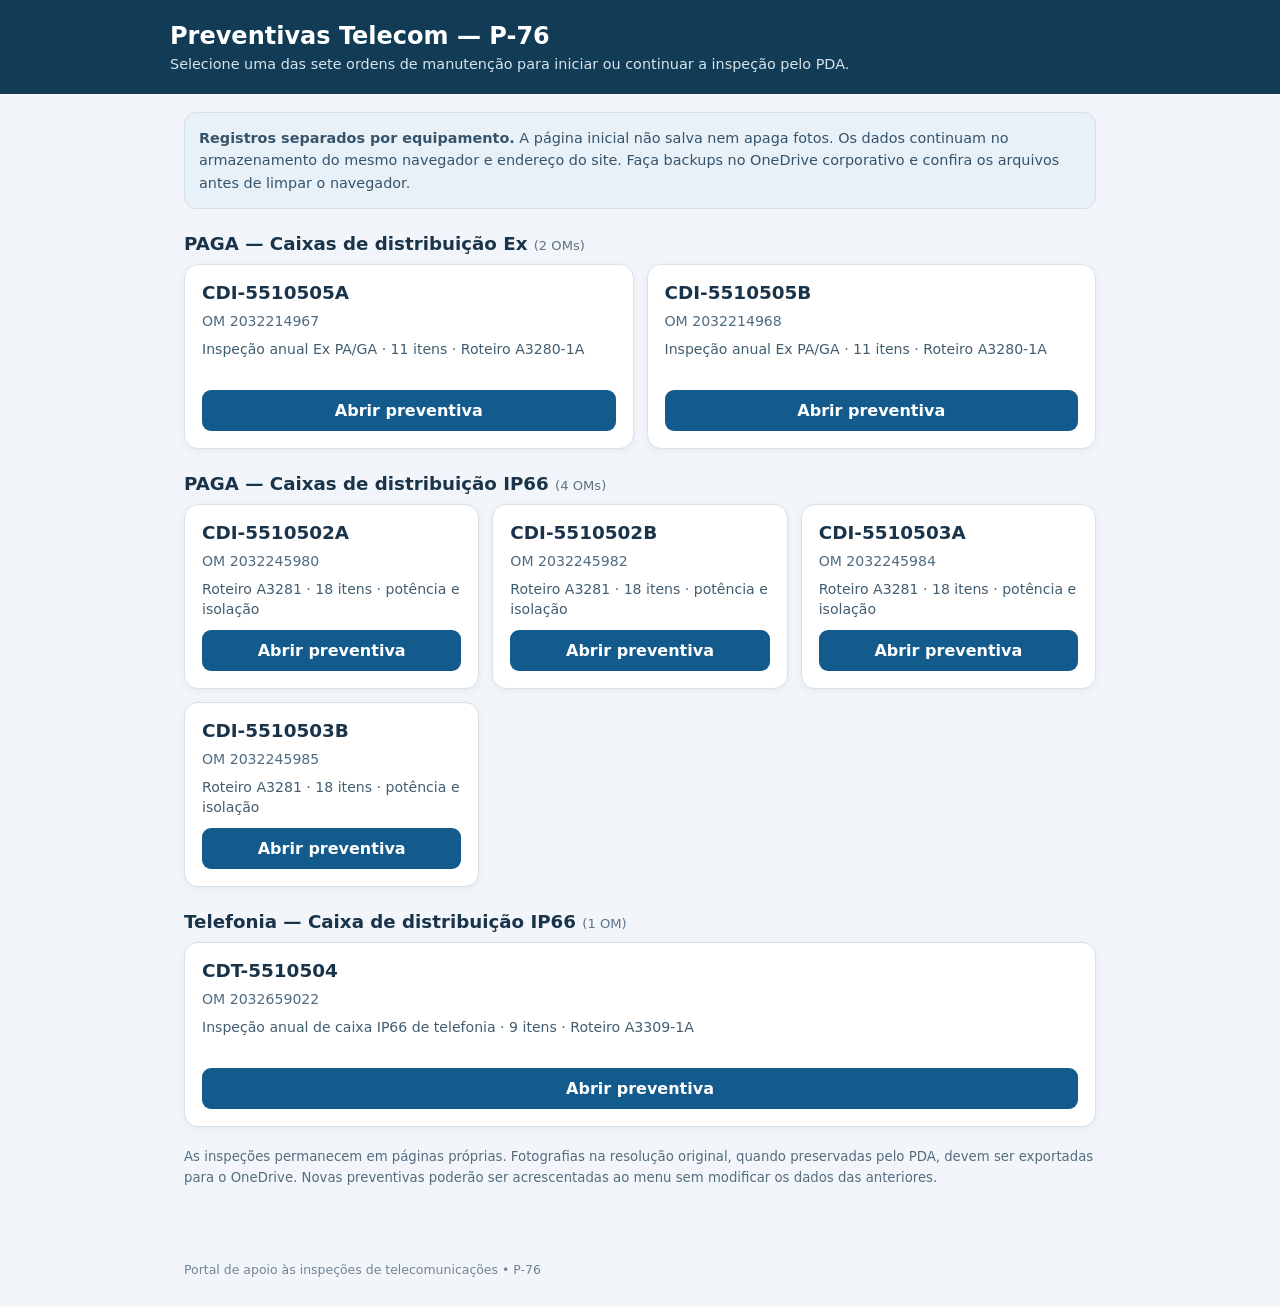
==== commit 0b53af26: "Adicionar quatro OMs PAGA IP66 à página inicial" ====
--- a/index.html
+++ b/index.html
@@ -16,7 +16,7 @@
 .note{margin-top:19px;font-size:.83rem;line-height:1.6;color:#536c7d}footer{padding:0 14px 30px;font-size:.78rem;color:#718495}
 @media(max-width:350px){.grid{grid-template-columns:1fr}}
 </style></head>
-<body><header><div class="wrap"><h1>Preventivas Telecom — P-76</h1><p>Selecione a ordem de manutenção para iniciar ou continuar a inspeção pelo PDA.</p></div></header>
+<body><header><div class="wrap"><h1>Preventivas Telecom — P-76</h1><p>Selecione uma das sete ordens de manutenção para iniciar ou continuar a inspeção pelo PDA.</p></div></header>
 <main>
 <div class="intro"><strong>Registros separados por equipamento.</strong> A página inicial não salva nem apaga fotos. Os dados continuam no armazenamento do mesmo navegador e endereço do site. Faça backups no OneDrive corporativo e confira os arquivos antes de limpar o navegador.</div>
 <section><h2>PAGA — Caixas de distribuição Ex <span class="count">(2 OMs)</span></h2>
@@ -24,6 +24,12 @@
 <a class="card" href="./paga.html?caixa=A"><div class="tag">CDI-5510505A</div><div class="om">OM 2032214967</div><div class="desc">Inspeção anual Ex PA/GA · 11 itens · Roteiro A3280-1A</div><span class="action">Abrir preventiva</span></a>
 <a class="card" href="./paga.html?caixa=B"><div class="tag">CDI-5510505B</div><div class="om">OM 2032214968</div><div class="desc">Inspeção anual Ex PA/GA · 11 itens · Roteiro A3280-1A</div><span class="action">Abrir preventiva</span></a>
 </div></section>
+<section><h2>PAGA — Caixas de distribuição IP66 <span class="count">(4 OMs)</span></h2><div class="grid">
+<a class="card" href="./ip66-paga.html?tag=CDI-5510502A"><div class="tag">CDI-5510502A</div><div class="om">OM 2032245980</div><div class="desc">Roteiro A3281 · 18 itens · potência e isolação</div><span class="action">Abrir preventiva</span></a>
+<a class="card" href="./ip66-paga.html?tag=CDI-5510502B"><div class="tag">CDI-5510502B</div><div class="om">OM 2032245982</div><div class="desc">Roteiro A3281 · 18 itens · potência e isolação</div><span class="action">Abrir preventiva</span></a>
+<a class="card" href="./ip66-paga.html?tag=CDI-5510503A"><div class="tag">CDI-5510503A</div><div class="om">OM 2032245984</div><div class="desc">Roteiro A3281 · 18 itens · potência e isolação</div><span class="action">Abrir preventiva</span></a>
+<a class="card" href="./ip66-paga.html?tag=CDI-5510503B"><div class="tag">CDI-5510503B</div><div class="om">OM 2032245985</div><div class="desc">Roteiro A3281 · 18 itens · potência e isolação</div><span class="action">Abrir preventiva</span></a>
+</div></section>
 <section><h2>Telefonia — Caixa de distribuição IP66 <span class="count">(1 OM)</span></h2>
 <div class="grid">
 <a class="card" href="./cdt.html"><div class="tag">CDT-5510504</div><div class="om">OM 2032659022</div><div class="desc">Inspeção anual de caixa IP66 de telefonia · 9 itens · Roteiro A3309-1A</div><span class="action">Abrir preventiva</span></a>
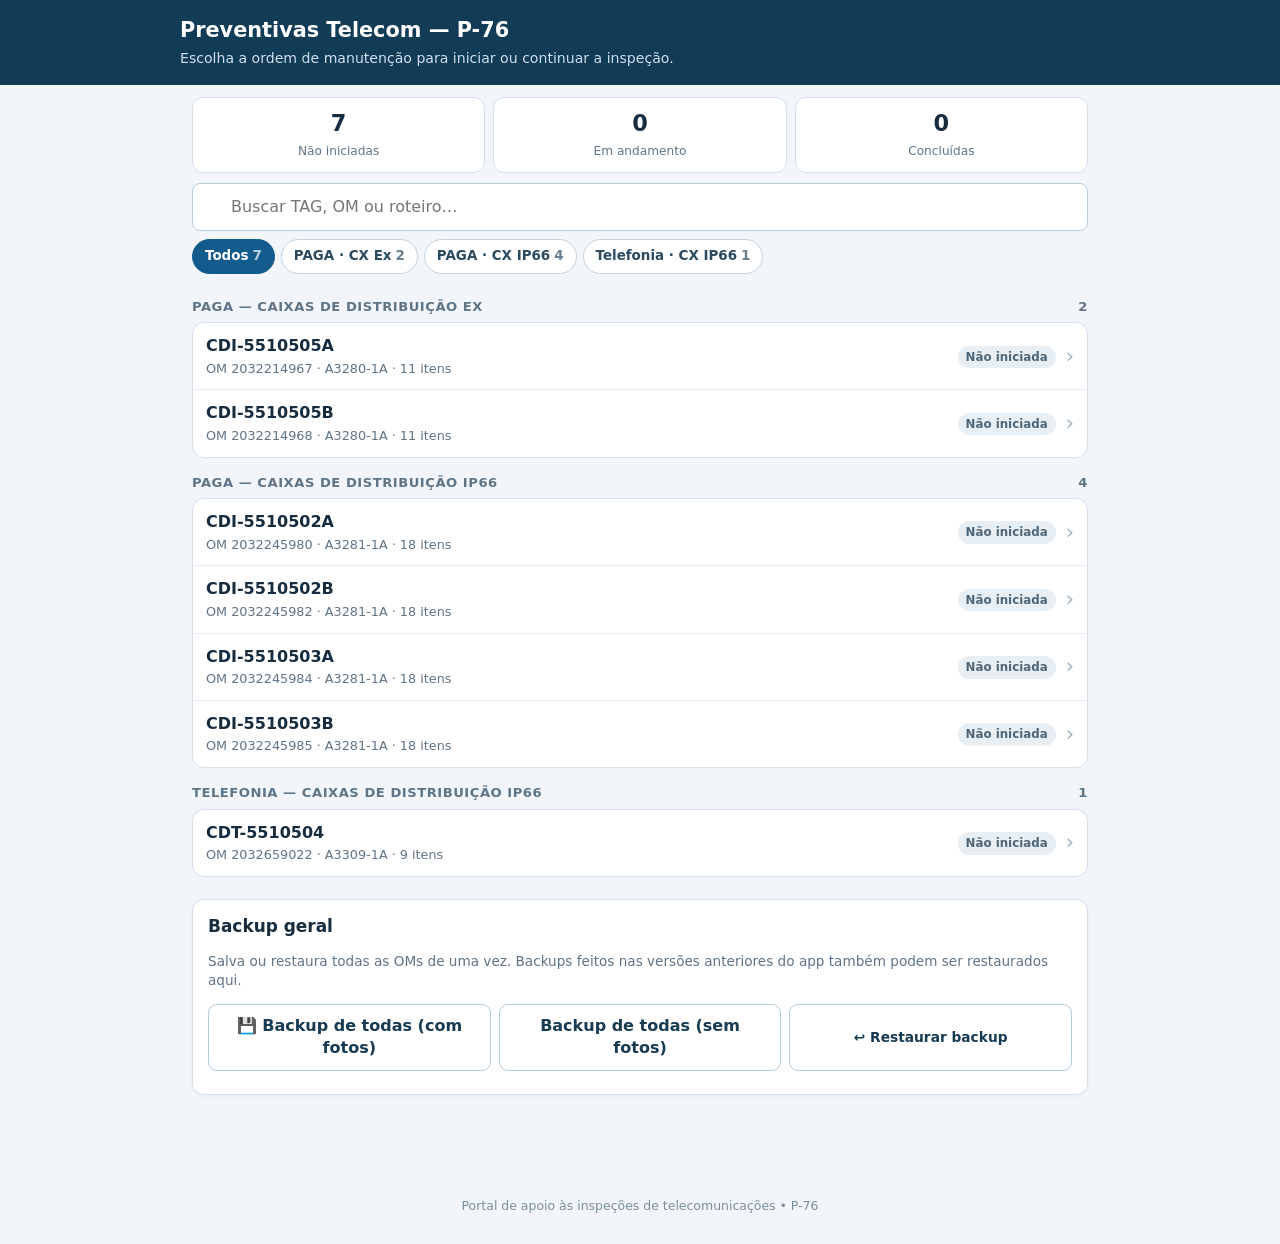
==== commit 3e6ddbb5: "Publicar portal P-76 unificado conforme arquivo ZIP enviado: busca, filtros, progresso e backup gera" ====
--- a/index.html
+++ b/index.html
@@ -1,38 +1,142 @@
 <!doctype html>
 <html lang="pt-BR"><head><meta charset="utf-8"><meta name="viewport" content="width=device-width,initial-scale=1">
 <meta name="theme-color" content="#123b56"><title>Preventivas Telecom | P-76</title>
+<link rel="stylesheet" href="estilo.css">
 <style>
-:root{font-family:system-ui,-apple-system,"Segoe UI",sans-serif;background:#f2f6fa;color:#19344a}
-*{box-sizing:border-box}body{margin:0}header{background:#123b56;color:#fff;padding:22px 16px}header .wrap,main,footer{max-width:940px;margin:auto}
-h1{font-size:1.5rem;margin:0 0 6px}header p{margin:0;color:#d5e4ed;font-size:.9rem}
-main{padding:18px 14px 60px}.intro{background:#e9f1f8;border:1px solid #d3e0eb;padding:14px;border-radius:12px;color:#35536b;font-size:.9rem;line-height:1.55}
-h2{font-size:1.14rem;margin:24px 0 10px}.count{font-size:.82rem;color:#5d7486;font-weight:500}
-.grid{display:grid;grid-template-columns:repeat(auto-fit,minmax(245px,1fr));gap:13px}
-.card{display:flex;flex-direction:column;gap:10px;text-decoration:none;background:#fff;border:1px solid #d7e2eb;border-radius:14px;padding:17px;color:inherit;box-shadow:0 2px 7px #142d4010;min-height:185px}
-.card:focus,.card:hover{border-color:#207db4;outline:2px solid #b8dcec;outline-offset:1px}
-.tag{font-size:1.15rem;font-weight:750;overflow-wrap:anywhere}
-.om{font-size:.88rem;color:#4f6b80}.desc{font-size:.88rem;line-height:1.45;color:#415d70;flex:1}
-.action{display:block;text-align:center;background:#145b8d;color:white;font-weight:650;padding:11px 14px;border-radius:9px}
-.note{margin-top:19px;font-size:.83rem;line-height:1.6;color:#536c7d}footer{padding:0 14px 30px;font-size:.78rem;color:#718495}
-@media(max-width:350px){.grid{grid-template-columns:1fr}}
+.busca{position:sticky;top:0;z-index:5;background:var(--fundo);padding:10px 0 6px}
+.busca input{font-size:1rem;padding:12px 12px 12px 38px!important;background:#fff url("data:image/svg+xml,%3Csvg xmlns='http://www.w3.org/2000/svg' width='18' height='18' fill='none' stroke='%235f7487' stroke-width='2.2'%3E%3Ccircle cx='8' cy='8' r='6'/%3E%3Cpath d='m12.5 12.5 4 4'/%3E%3C/svg%3E") no-repeat 12px center}
+.chips{display:flex;gap:6px;overflow-x:auto;padding:8px 0 2px;scrollbar-width:none}
+.chips::-webkit-scrollbar{display:none}
+.chip{flex:0 0 auto;border:1px solid #c3d3df;background:#fff;color:#2b4a60;border-radius:99px;padding:7px 12px;font-size:.84rem;font-weight:600;cursor:pointer}
+.chip[aria-pressed=true]{background:var(--azul2);border-color:var(--azul2);color:#fff}
+.chip .n{opacity:.7;margin-left:4px}
+.resumo{display:grid;grid-template-columns:repeat(3,1fr);gap:8px;margin-top:12px}
+.resumo button{background:#fff;border:1px solid var(--borda);border-radius:11px;padding:10px 6px;text-align:center;cursor:pointer}
+.resumo b{display:block;font-size:1.4rem}
+.resumo span{font-size:.76rem;color:var(--suave)}
+.resumo button[aria-pressed=true]{outline:2px solid var(--azul2)}
+.grupo{margin:16px 0 4px}
+.grupo h2{font-size:.82rem;text-transform:uppercase;letter-spacing:.04em;color:var(--suave);margin:0 0 6px;display:flex;justify-content:space-between}
+.lista{background:#fff;border:1px solid var(--borda);border-radius:12px;overflow:hidden}
+.linha{display:flex;align-items:center;gap:10px;padding:12px 13px;text-decoration:none;color:inherit;border-top:1px solid #e6edf3}
+.linha:first-child{border-top:0}
+.linha:hover,.linha:focus{background:var(--azul-claro);outline:0}
+.linha .info{flex:1;min-width:0}
+.linha .tag{font-weight:750;font-size:1rem}
+.linha .det{font-size:.8rem;color:var(--suave);margin-top:2px}
+.linha .lado{text-align:right;flex:0 0 auto}
+.mini{width:74px;height:5px;background:#e3eaf0;border-radius:3px;margin:6px 0 0 auto;overflow:hidden}
+.mini div{height:100%;background:var(--verde)}
+.linha .seta{color:#9fb2c1;font-size:1.3rem}
+.vazio{text-align:center;color:var(--suave);padding:26px 10px}
 </style></head>
-<body><header><div class="wrap"><h1>Preventivas Telecom — P-76</h1><p>Selecione uma das sete ordens de manutenção para iniciar ou continuar a inspeção pelo PDA.</p></div></header>
-<main>
-<div class="intro"><strong>Registros separados por equipamento.</strong> A página inicial não salva nem apaga fotos. Os dados continuam no armazenamento do mesmo navegador e endereço do site. Faça backups no OneDrive corporativo e confira os arquivos antes de limpar o navegador.</div>
-<section><h2>PAGA — Caixas de distribuição Ex <span class="count">(2 OMs)</span></h2>
-<div class="grid">
-<a class="card" href="./paga.html?caixa=A"><div class="tag">CDI-5510505A</div><div class="om">OM 2032214967</div><div class="desc">Inspeção anual Ex PA/GA · 11 itens · Roteiro A3280-1A</div><span class="action">Abrir preventiva</span></a>
-<a class="card" href="./paga.html?caixa=B"><div class="tag">CDI-5510505B</div><div class="om">OM 2032214968</div><div class="desc">Inspeção anual Ex PA/GA · 11 itens · Roteiro A3280-1A</div><span class="action">Abrir preventiva</span></a>
-</div></section>
-<section><h2>PAGA — Caixas de distribuição IP66 <span class="count">(4 OMs)</span></h2><div class="grid">
-<a class="card" href="./ip66-paga.html?tag=CDI-5510502A"><div class="tag">CDI-5510502A</div><div class="om">OM 2032245980</div><div class="desc">Roteiro A3281 · 18 itens · potência e isolação</div><span class="action">Abrir preventiva</span></a>
-<a class="card" href="./ip66-paga.html?tag=CDI-5510502B"><div class="tag">CDI-5510502B</div><div class="om">OM 2032245982</div><div class="desc">Roteiro A3281 · 18 itens · potência e isolação</div><span class="action">Abrir preventiva</span></a>
-<a class="card" href="./ip66-paga.html?tag=CDI-5510503A"><div class="tag">CDI-5510503A</div><div class="om">OM 2032245984</div><div class="desc">Roteiro A3281 · 18 itens · potência e isolação</div><span class="action">Abrir preventiva</span></a>
-<a class="card" href="./ip66-paga.html?tag=CDI-5510503B"><div class="tag">CDI-5510503B</div><div class="om">OM 2032245985</div><div class="desc">Roteiro A3281 · 18 itens · potência e isolação</div><span class="action">Abrir preventiva</span></a>
-</div></section>
-<section><h2>Telefonia — Caixa de distribuição IP66 <span class="count">(1 OM)</span></h2>
-<div class="grid">
-<a class="card" href="./cdt.html"><div class="tag">CDT-5510504</div><div class="om">OM 2032659022</div><div class="desc">Inspeção anual de caixa IP66 de telefonia · 9 itens · Roteiro A3309-1A</div><span class="action">Abrir preventiva</span></a>
-</div></section>
-<p class="note">As inspeções permanecem em páginas próprias. Fotografias na resolução original, quando preservadas pelo PDA, devem ser exportadas para o OneDrive. Novas preventivas poderão ser acrescentadas ao menu sem modificar os dados das anteriores.</p>
-</main><footer>Portal de apoio às inspeções de telecomunicações • P-76</footer></body></html>+<body>
+<header class="topo"><div class="wrap">
+  <h1>Preventivas Telecom — P-76</h1>
+  <p>Escolha a ordem de manutenção para iniciar ou continuar a inspeção.</p>
+</div></header>
+
+<main class="wrap" style="padding-top:0">
+  <div class="resumo" id="resumo"></div>
+  <div class="busca">
+    <input id="q" type="search" placeholder="Buscar TAG, OM ou roteiro…" aria-label="Buscar preventiva" autocomplete="off">
+    <div class="chips" id="chipsSistema" aria-label="Filtrar por sistema"></div>
+  </div>
+  <div id="lista"><p class="vazio">Carregando…</p></div>
+
+  <section class="card" style="margin-top:22px">
+    <h2>Backup geral</h2>
+    <p class="sub">Salva ou restaura todas as OMs de uma vez. Backups feitos nas versões anteriores do app também podem ser restaurados aqui.</p>
+    <div class="acoes">
+      <button class="btn" id="bkTudo" type="button">💾 Backup de todas (com fotos)</button>
+      <button class="btn" id="bkLeve" type="button">Backup de todas (sem fotos)</button>
+      <label class="btn" for="restaurar" style="margin:0">↩️ Restaurar backup</label>
+    </div>
+    <input type="file" id="restaurar" class="oculto" accept=".json,application/json">
+    <p class="msg" id="msg"></p>
+  </section>
+</main>
+<footer class="rodape">Portal de apoio às inspeções de telecomunicações • P-76</footer>
+
+<script src="dados.js"></script>
+<script src="nucleo.js"></script>
+<script>
+'use strict';
+const N=window.Nucleo,$=id=>document.getElementById(id);
+const estado={q:'',sistema:'',situacao:''};
+try{Object.assign(estado,JSON.parse(sessionStorage.getItem('p76-filtro')||'{}'))}catch(e){}
+let registros={},carregado=false;
+
+const semAcento=s=>String(s).normalize('NFD').replace(/[̀-ͯ]/g,'').toLowerCase();
+function guardarFiltro(){try{sessionStorage.setItem('p76-filtro',JSON.stringify(estado))}catch(e){}}
+function el(tag,props={},...f){const e=document.createElement(tag);for(const [k,v] of Object.entries(props)){if(k==='class')e.className=v;else if(k in e)e[k]=v;else e.setAttribute(k,v)}e.append(...f);return e}
+function situacaoDe(o){const r=registros[o.tag];return r?N.progresso(r):{situacao:'nova',feitos:0,total:N.roteiro(o).itens.length,pend:0}}
+
+function desenhar(){
+  // Resumo (toque para filtrar)
+  const cont={nova:0,and:0,ok:0,nc:0};P76.oms.forEach(o=>cont[situacaoDe(o).situacao]++);
+  const resumo=$('resumo');resumo.replaceChildren();
+  for(const [k,rot,n] of [['nova','Não iniciadas',cont.nova],['and','Em andamento',cont.and+cont.nc],['ok','Concluídas',cont.ok]]){
+    const b=el('button',{type:'button','aria-pressed':String(estado.situacao===k)},el('b',{},carregado?String(n):'–'),el('span',{},rot));
+    b.onclick=()=>{estado.situacao=estado.situacao===k?'':k;guardarFiltro();desenhar()};resumo.append(b);
+  }
+  // Chips de sistema
+  const chips=$('chipsSistema');chips.replaceChildren();
+  const opcoes=[['','Todos',P76.oms.length],...Object.entries(P76.sistemas).map(([k,v])=>[k,v.replace(/ — .*/,'')+' · '+v.replace(/.* — /,'').replace('Caixas de distribuição','CX'),P76.oms.filter(o=>o.sistema===k).length])];
+  for(const [k,rot,n] of opcoes){const c=el('button',{type:'button',class:'chip','aria-pressed':String(estado.sistema===k)},rot,el('span',{class:'n'},String(n)));c.onclick=()=>{estado.sistema=k;guardarFiltro();desenhar()};chips.append(c)}
+  // Lista filtrada
+  const termo=semAcento(estado.q.trim());
+  const visiveis=P76.oms.filter(o=>{
+    if(estado.sistema&&o.sistema!==estado.sistema)return false;
+    const s=situacaoDe(o).situacao;
+    if(estado.situacao==='and'&&!(s==='and'||s==='nc'))return false;
+    if(estado.situacao&&estado.situacao!=='and'&&s!==estado.situacao)return false;
+    if(!termo)return true;
+    const r=N.roteiro(o);
+    return semAcento([o.tag,o.om,o.roteiro,r.codigo,r.resumo,P76.sistemas[o.sistema]].join(' ')).includes(termo)||semAcento(o.tag.replace(/-/g,'')).includes(termo.replace(/-/g,''));
+  });
+  const lista=$('lista');lista.replaceChildren();
+  if(!visiveis.length){lista.append(el('p',{class:'vazio'},'Nenhuma preventiva encontrada com esses filtros.'));return}
+  for(const [k,nome] of Object.entries(P76.sistemas)){
+    const doGrupo=visiveis.filter(o=>o.sistema===k);if(!doGrupo.length)continue;
+    const ul=el('div',{class:'lista'});
+    for(const o of doGrupo){
+      const p=situacaoDe(o),r=N.roteiro(o);
+      const lado=el('div',{class:'lado'},el('span',{class:'selo '+p.situacao},N.ROTULO[p.situacao]));
+      if(p.feitos&&p.situacao!=='ok'){const m=el('div',{class:'mini',title:p.feitos+'/'+p.total+' itens'});m.append(el('div',{style:'width:'+(100*p.feitos/p.total)+'%'}));lado.append(m)}
+      ul.append(el('a',{class:'linha',href:'preventiva.html?tag='+encodeURIComponent(o.tag)},
+        el('div',{class:'info'},el('div',{class:'tag'},o.tag),el('div',{class:'det'},'OM '+o.om+' · '+o.roteiro+' · '+r.itens.length+' itens'+(p.feitos?' · '+p.feitos+'/'+p.total+' feitos':''))),
+        lado,el('span',{class:'seta','aria-hidden':'true'},'›')));
+    }
+    lista.append(el('section',{class:'grupo'},el('h2',{},el('span',{},nome),el('span',{},String(doGrupo.length))),ul));
+  }
+}
+
+$('q').value=estado.q;
+$('q').addEventListener('input',()=>{estado.q=$('q').value;guardarFiltro();desenhar()});
+
+async function carregarTodos(){
+  registros={};
+  for(const o of P76.oms){try{const {registro,origem}=await N.carregar(o.tag);if(origem!=='novo')registros[o.tag]=registro}catch(e){}}
+  carregado=true;desenhar();
+}
+
+function msg(t,c){$('msg').textContent=t;$('msg').className='msg'+(c?' '+c:'')}
+async function todosRegistros(){const l=[];for(const o of P76.oms){const {registro,origem}=await N.carregar(o.tag);if(origem!=='novo')l.push(registro)}return l}
+$('bkTudo').onclick=async()=>{const l=await todosRegistros();if(!l.length){alert('Nenhuma preventiva iniciada.');return}const b=N.montarBackup(l,false);N.baixar(b,'P76_preventivas_backup_'+N.hoje()+'.json');msg('Backup de '+l.length+' OM(s), '+(b.size/1048576).toFixed(1)+' MB, solicitado. Confira no OneDrive.')};
+$('bkLeve').onclick=async()=>{const l=await todosRegistros();if(!l.length){alert('Nenhuma preventiva iniciada.');return}N.baixar(N.montarBackup(l,true),'P76_preventivas_backup_SEM_FOTOS_'+N.hoje()+'.json');msg('Backup sem fotos de '+l.length+' OM(s) solicitado.')};
+$('restaurar').onchange=async e=>{
+  const f=e.target.files?.[0];e.target.value='';if(!f)return;
+  try{
+    const regs=N.lerBackup(JSON.parse(await f.text())),tags=Object.keys(regs);
+    if(!tags.length)throw Error('nenhuma preventiva reconhecida no arquivo.');
+    if(!confirm('Restaurar '+tags.length+' OM(s): '+tags.join(', ')+'?\nOs dados atuais dessas OMs serão substituídos.'))return;
+    for(const t of tags)await N.salvar(regs[t]);
+    msg('Restaurado: '+tags.join(', ')+'.','ok');await carregarTodos();
+  }catch(err){msg('Não foi possível restaurar: '+err.message,'erro')}
+};
+
+desenhar();carregarTodos();N.registrarSW();N.pedirPersistencia();
+addEventListener('pageshow',e=>{if(e.persisted)carregarTodos()});
+</script>
+</body></html>
--- a/estilo.css
+++ b/estilo.css
@@ -0,0 +1,108 @@
+/* Estilo único de todas as telas — Preventivas Telecom P-76 */
+:root{
+  --azul:#123b56;--azul2:#145b8d;--azul-claro:#e8f1f8;--fundo:#f2f6fa;--borda:#d5e0ea;--texto:#172c3e;--suave:#5f7487;
+  --verde:#17694a;--verde-claro:#e3f3ea;--amarelo:#8a5a00;--amarelo-claro:#fff3d6;--vermelho:#a7311f;--vermelho-claro:#fde8e4;
+  font-family:system-ui,-apple-system,"Segoe UI",Roboto,Arial,sans-serif;background:var(--fundo);color:var(--texto);
+  -webkit-text-size-adjust:100%
+}
+*{box-sizing:border-box}
+body{margin:0;line-height:1.4}
+a{color:var(--azul2)}
+button,input,select,textarea{font:inherit;color:inherit}
+.wrap{max-width:920px;margin:0 auto}
+
+/* Cabeçalho */
+.topo{background:var(--azul);color:#fff;padding:16px 14px}
+.topo h1{font-size:1.3rem;margin:0}
+.topo p{margin:4px 0 0;color:#cfe0ec;font-size:.88rem}
+
+/* Barra fixa da preventiva */
+.barra{position:sticky;top:0;z-index:10;background:var(--azul);color:#fff;box-shadow:0 2px 8px #0003}
+.barra .wrap{display:flex;align-items:center;gap:10px;padding:9px 12px}
+.barra .voltar{color:#fff;text-decoration:none;font-weight:700;font-size:1.3rem;padding:4px 8px;border-radius:8px}
+.barra .voltar:focus,.barra .voltar:hover{background:#ffffff22}
+.barra .id{flex:1;min-width:0}
+.barra .id b{display:block;font-size:1.02rem;white-space:nowrap;overflow:hidden;text-overflow:ellipsis}
+.barra .id small{color:#cfe0ec;font-size:.78rem}
+.barra .salvar{background:#1f8a5d;border:0;color:#fff;font-weight:700;border-radius:9px;padding:10px 14px;cursor:pointer;white-space:nowrap}
+.barra .salvar:disabled{opacity:.6}
+.progresso{height:5px;background:#ffffff26}
+.progresso>div{height:100%;background:#5fd39a;transition:width .3s}
+
+main{padding:12px 12px 80px}
+.card{background:#fff;border:1px solid var(--borda);border-radius:12px;padding:15px;margin:12px 0;box-shadow:0 1px 4px #142c400d}
+.card>h2{font-size:1.06rem;margin:0 0 4px}
+.sub{color:var(--suave);font-size:.85rem}
+.grade{display:grid;grid-template-columns:repeat(auto-fit,minmax(200px,1fr));gap:0 12px}
+label{display:block;font-size:.86rem;font-weight:650;margin:11px 0 5px}
+input:not([type=radio]):not([type=file]):not([type=checkbox]),select,textarea{width:100%;padding:10px;border:1px solid #b9cbd8;border-radius:8px;background:#fff}
+textarea{min-height:64px;resize:vertical}
+input:focus,select:focus,textarea:focus{outline:2px solid #8cc3e3;border-color:var(--azul2)}
+
+/* Botões */
+.btn{display:inline-flex;align-items:center;justify-content:center;gap:6px;border:1px solid #b6cbd8;border-radius:9px;background:#fff;color:#173b53;padding:10px 12px;font-weight:600;cursor:pointer;min-height:44px;text-decoration:none}
+.btn.prim{background:var(--azul2);border-color:var(--azul2);color:#fff}
+.btn.peq{min-height:34px;padding:5px 10px;font-size:.85rem}
+.btn.perigo{color:var(--vermelho);border-color:#e4b9b1}
+.acoes{display:flex;flex-wrap:wrap;gap:8px;margin-top:10px}
+.acoes .btn{flex:1 1 170px}
+
+/* Itens do roteiro */
+.item{border-top:1px solid #e1e9f0;padding:16px 0 10px;scroll-margin-top:80px}
+.item:first-of-type{border-top:0}
+.item-cab{display:flex;gap:10px;align-items:flex-start}
+.num{flex:0 0 auto;min-width:34px;height:34px;border-radius:50%;display:grid;place-items:center;font-weight:750;font-size:.88rem;background:#e7eef4;color:#3c5a70}
+.item.ok .num{background:var(--verde);color:#fff}
+.item.alerta .num{background:#c77d00;color:#fff}
+.item.ne .num{background:#7b8a96;color:#fff}
+.texto{margin:0;font-size:.9rem;line-height:1.5;font-weight:500;overflow-wrap:anywhere}
+.status{display:flex;gap:7px;margin:12px 0 4px}
+.status label{position:relative;flex:1;margin:0}
+.status input{position:absolute;opacity:0;inset:0}
+.status span{display:block;text-align:center;padding:10px 4px;border-radius:8px;background:#f1f5f9;border:1px solid #c2d0dc;font-weight:700}
+.status span small{display:block;font-weight:500;font-size:.7rem;color:var(--suave)}
+.status input:focus-visible+span{outline:2px solid #8cc3e3}
+.status input[value=ES]:checked+span{background:var(--verde);border-color:var(--verde);color:#fff}
+.status input[value=EC]:checked+span{background:#c77d00;border-color:#c77d00;color:#fff}
+.status input[value=NE]:checked+span{background:#5d6d79;border-color:#5d6d79;color:#fff}
+.status input:checked+span small{color:#ffffffd0}
+textarea.falta{border-color:var(--vermelho);background:var(--vermelho-claro)}
+.aviso-obs{color:var(--vermelho);font-size:.8rem;margin:4px 0 0}
+
+/* Fotos */
+.fotos-bt{display:flex;gap:8px;flex-wrap:wrap;margin:8px 0}
+.fotos-bt .btn{flex:1 1 140px}
+.fotos{display:grid;grid-template-columns:repeat(auto-fill,minmax(130px,1fr));gap:8px;margin-top:6px}
+.foto{border:1px solid var(--borda);border-radius:9px;overflow:hidden;background:#f7fafc;font-size:.75rem}
+.foto img{display:block;width:100%;height:96px;object-fit:cover;background:#dfe7ee}
+.foto .nome{padding:4px 6px;overflow-wrap:anywhere;color:var(--suave)}
+.foto .bts{display:flex;border-top:1px solid var(--borda)}
+.foto .bts button{flex:1;border:0;background:none;padding:7px 2px;font-size:.78rem;font-weight:600;cursor:pointer;color:var(--azul2)}
+.foto .bts button+button{border-left:1px solid var(--borda);color:var(--vermelho)}
+.oculto{position:absolute;width:1px;height:1px;opacity:0;pointer-events:none}
+
+/* Medições */
+.medicao{margin:10px 0;background:#f7fafc;border:1px solid var(--borda);border-radius:10px;padding:10px}
+.tabela{overflow-x:auto}
+table{border-collapse:collapse;width:100%;font-size:.8rem}
+th,td{border-bottom:1px solid #e2e9ef;padding:5px 3px;text-align:left}
+td:first-child{overflow-wrap:anywhere}
+th{background:#eaf1f7;font-weight:650}
+td input{width:64px!important;padding:7px 5px!important}
+td select{width:56px!important;padding:7px 2px!important}
+.aviso{background:var(--amarelo-claro);color:var(--amarelo);border-radius:8px;padding:8px 10px;font-size:.84rem;margin:8px 0}
+
+/* Selos de situação */
+.selo{display:inline-block;font-size:.74rem;font-weight:700;padding:3px 8px;border-radius:99px;white-space:nowrap}
+.selo.nova{background:#e7eef4;color:#4d6577}
+.selo.and{background:var(--amarelo-claro);color:var(--amarelo)}
+.selo.ok{background:var(--verde-claro);color:var(--verde)}
+.selo.nc{background:var(--vermelho-claro);color:var(--vermelho)}
+
+.msg{font-size:.85rem;color:var(--suave);margin:8px 0 0}
+.msg.ok{color:var(--verde)}
+.msg.erro{color:var(--vermelho);font-weight:650}
+details{margin:6px 0}
+summary{cursor:pointer;font-weight:650;padding:6px 0}
+pre{white-space:pre-wrap;overflow-wrap:anywhere;font:inherit;font-size:.83rem;color:#34505f}
+.rodape{text-align:center;color:#7b8d9c;font-size:.78rem;padding:10px 14px 30px}
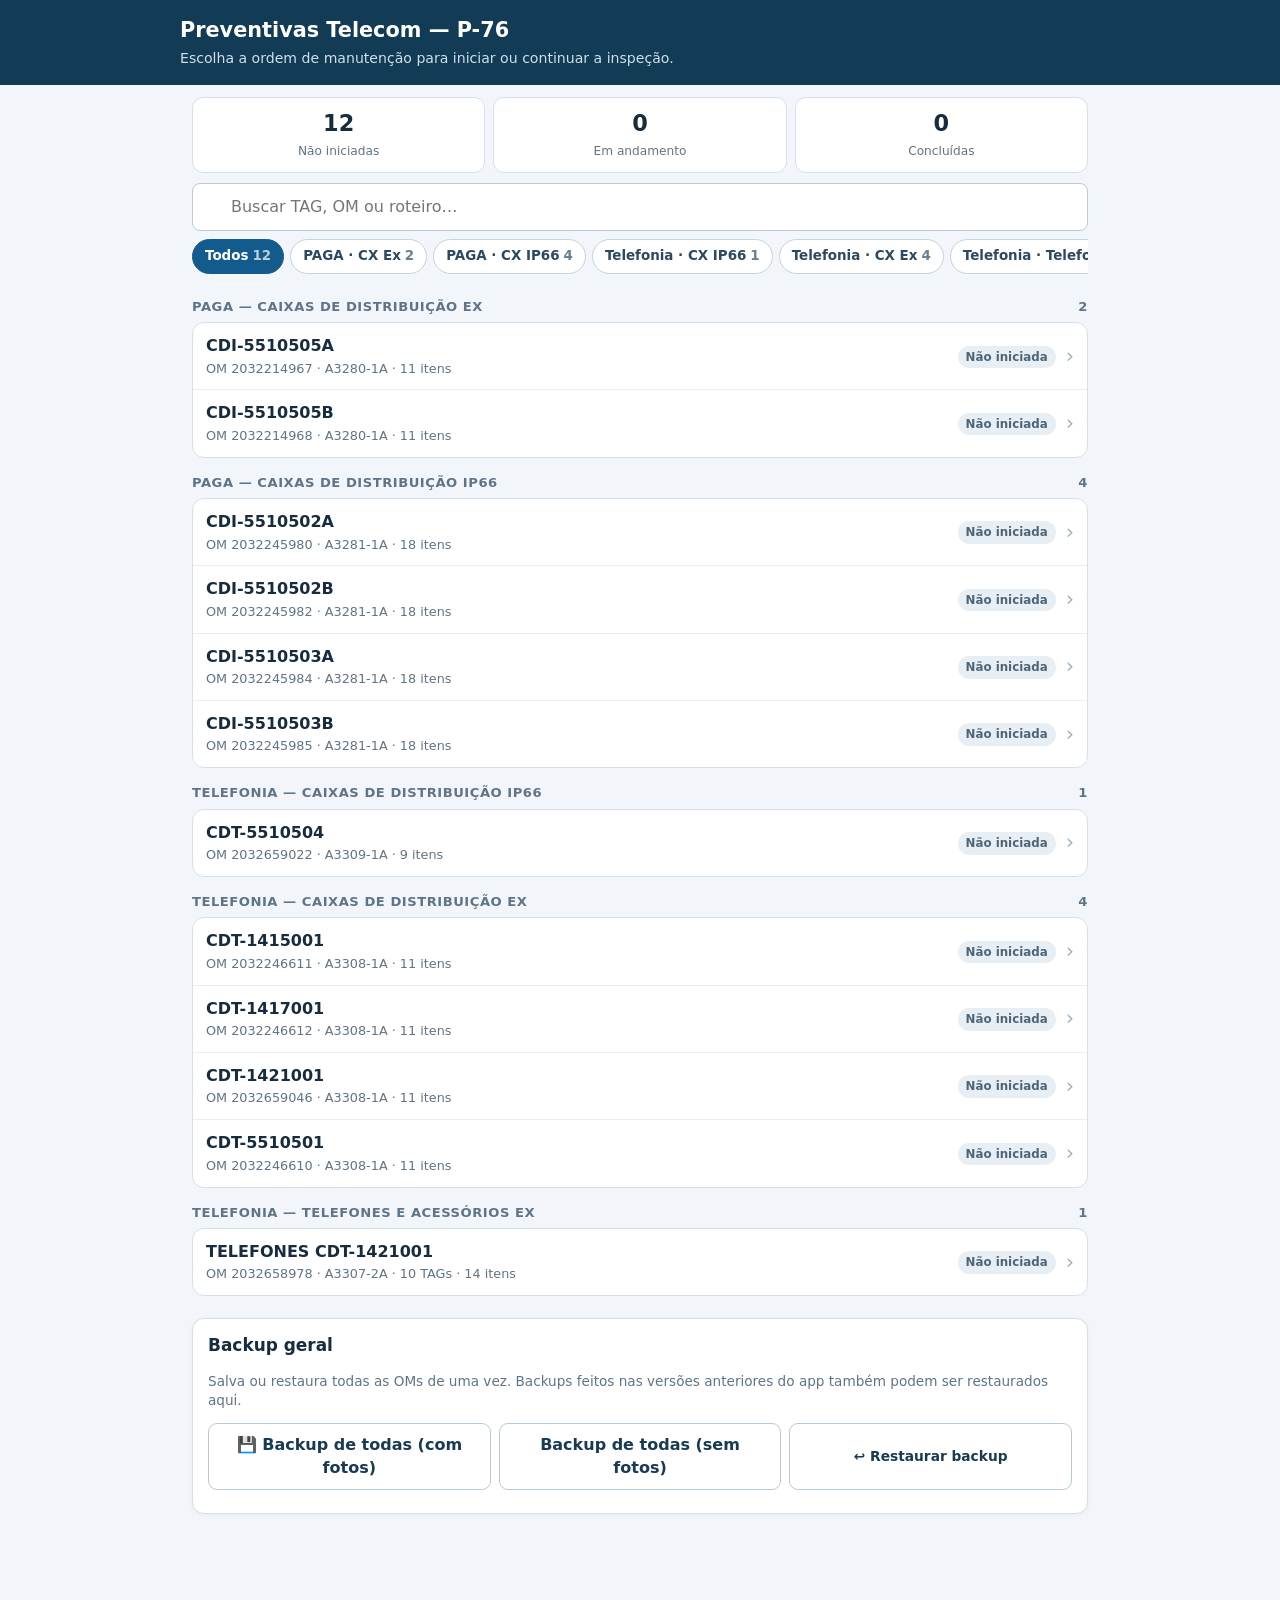
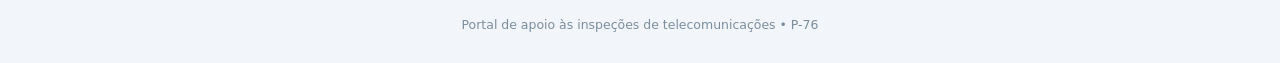
==== commit 42b3cabf: "Adicionar 5 preventivas de telefonia Ex e inspeção por TAG" ====
--- a/index.html
+++ b/index.html
@@ -70,7 +70,7 @@
 const semAcento=s=>String(s).normalize('NFD').replace(/[̀-ͯ]/g,'').toLowerCase();
 function guardarFiltro(){try{sessionStorage.setItem('p76-filtro',JSON.stringify(estado))}catch(e){}}
 function el(tag,props={},...f){const e=document.createElement(tag);for(const [k,v] of Object.entries(props)){if(k==='class')e.className=v;else if(k in e)e[k]=v;else e.setAttribute(k,v)}e.append(...f);return e}
-function situacaoDe(o){const r=registros[o.tag];return r?N.progresso(r):{situacao:'nova',feitos:0,total:N.roteiro(o).itens.length,pend:0}}
+function situacaoDe(o){const r=registros[o.tag];return r?N.progresso(r):{situacao:'nova',feitos:0,total:N.roteiro(o).itens.length*(o.tagsEquipamentos?.length||1),pend:0}}
 
 function desenhar(){
   // Resumo (toque para filtrar)
@@ -93,7 +93,7 @@
     if(estado.situacao&&estado.situacao!=='and'&&s!==estado.situacao)return false;
     if(!termo)return true;
     const r=N.roteiro(o);
-    return semAcento([o.tag,o.om,o.roteiro,r.codigo,r.resumo,P76.sistemas[o.sistema]].join(' ')).includes(termo)||semAcento(o.tag.replace(/-/g,'')).includes(termo.replace(/-/g,''));
+    return semAcento([o.tag,o.tituloCard||'',o.tagsEquipamentos?.join(' ')||'',o.om,o.roteiro,r.codigo,r.resumo,P76.sistemas[o.sistema]].join(' ')).includes(termo)||semAcento(o.tag.replace(/-/g,'')).includes(termo.replace(/-/g,''));
   });
   const lista=$('lista');lista.replaceChildren();
   if(!visiveis.length){lista.append(el('p',{class:'vazio'},'Nenhuma preventiva encontrada com esses filtros.'));return}
@@ -105,7 +105,7 @@
       const lado=el('div',{class:'lado'},el('span',{class:'selo '+p.situacao},N.ROTULO[p.situacao]));
       if(p.feitos&&p.situacao!=='ok'){const m=el('div',{class:'mini',title:p.feitos+'/'+p.total+' itens'});m.append(el('div',{style:'width:'+(100*p.feitos/p.total)+'%'}));lado.append(m)}
       ul.append(el('a',{class:'linha',href:'preventiva.html?tag='+encodeURIComponent(o.tag)},
-        el('div',{class:'info'},el('div',{class:'tag'},o.tag),el('div',{class:'det'},'OM '+o.om+' · '+o.roteiro+' · '+r.itens.length+' itens'+(p.feitos?' · '+p.feitos+'/'+p.total+' feitos':''))),
+        el('div',{class:'info'},el('div',{class:'tag'},o.tituloCard||o.tag),el('div',{class:'det'},'OM '+o.om+' · '+o.roteiro+' · '+(o.tagsEquipamentos?o.tagsEquipamentos.length+' TAGs · ':'')+r.itens.length+' itens'+(p.feitos?' · '+p.feitos+'/'+p.total+' marcados':''))),
         lado,el('span',{class:'seta','aria-hidden':'true'},'›')));
     }
     lista.append(el('section',{class:'grupo'},el('h2',{},el('span',{},nome),el('span',{},String(doGrupo.length))),ul));
@@ -139,4 +139,4 @@
 desenhar();carregarTodos();N.registrarSW();N.pedirPersistencia();
 addEventListener('pageshow',e=>{if(e.persisted)carregarTodos()});
 </script>
-</body></html>
+</body></html>
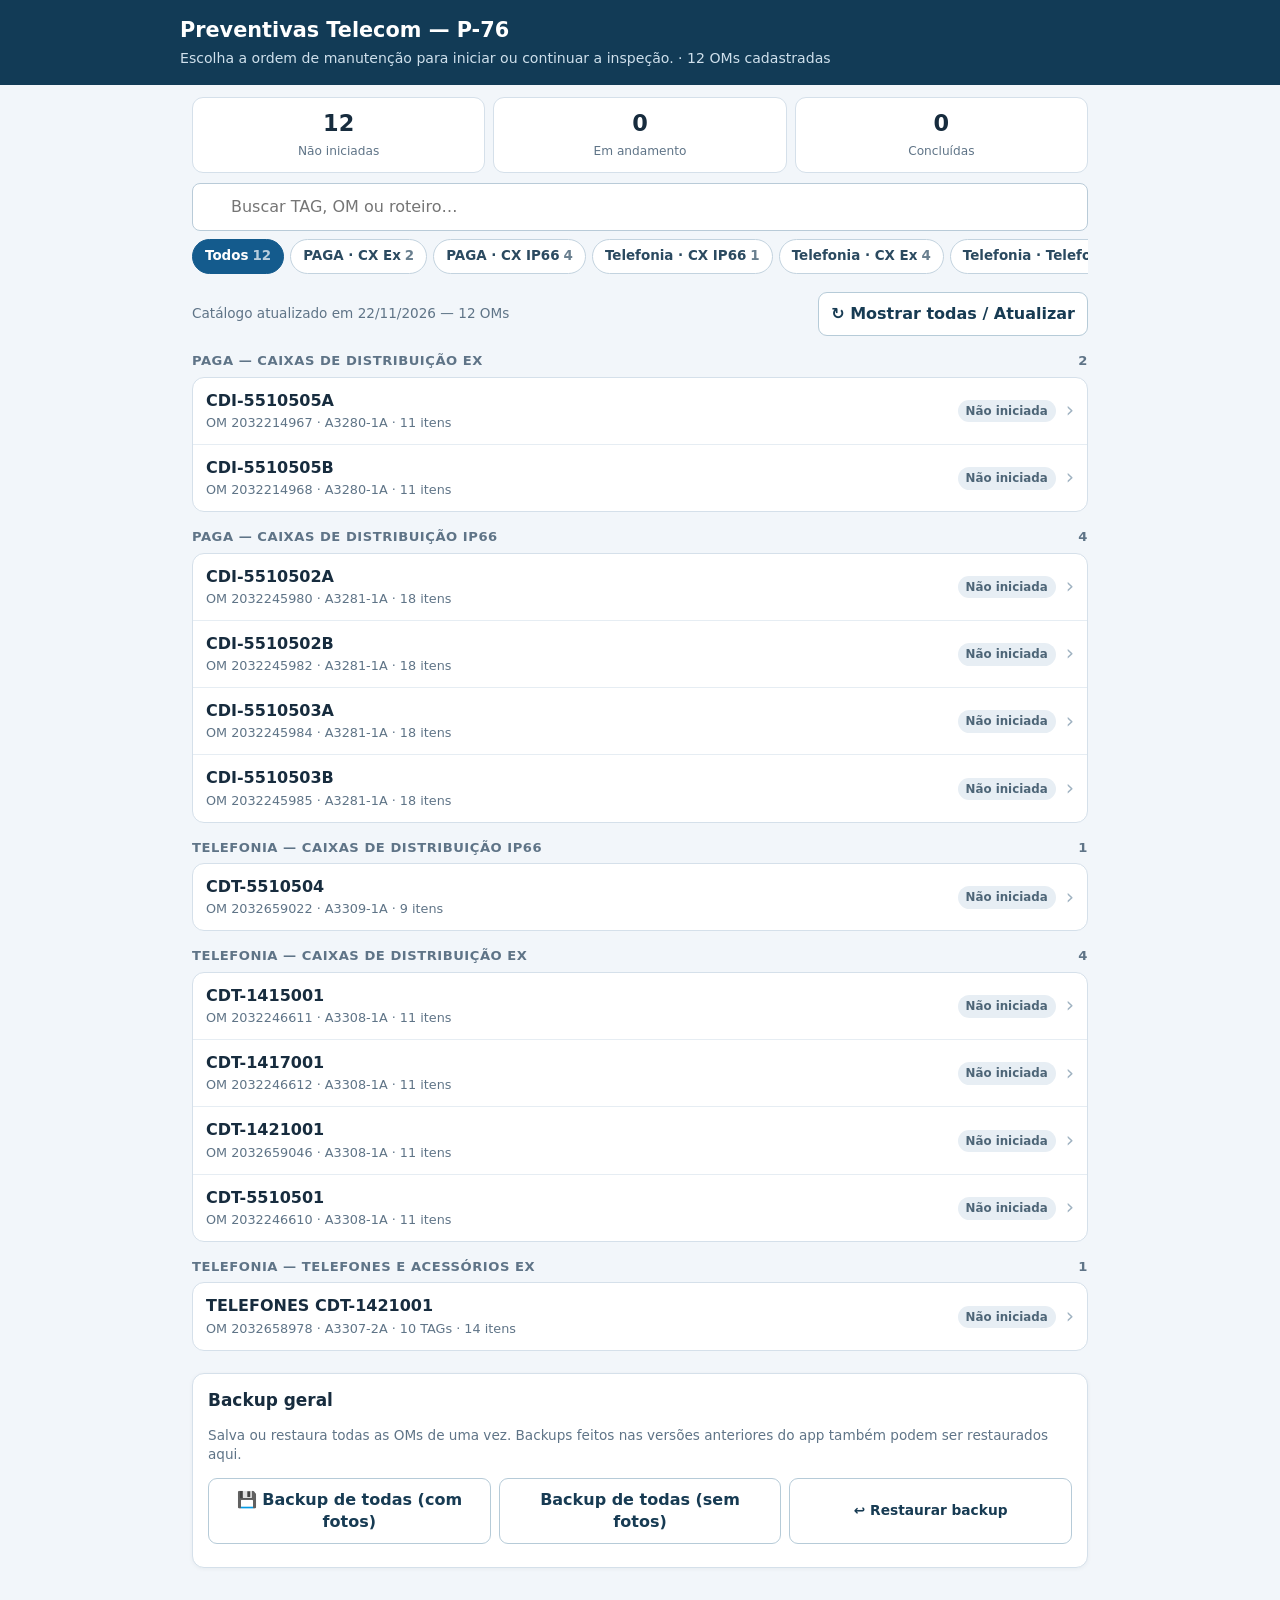
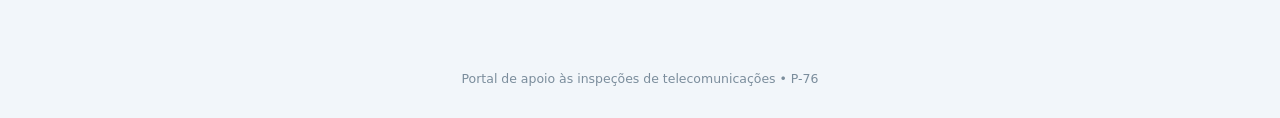
==== commit d8c8ab21: "Exibir 12 OMs e atualizar cache do PDA / filtros antigos" ====
--- a/index.html
+++ b/index.html
@@ -1,7 +1,7 @@
 <!doctype html>
 <html lang="pt-BR"><head><meta charset="utf-8"><meta name="viewport" content="width=device-width,initial-scale=1">
 <meta name="theme-color" content="#123b56"><title>Preventivas Telecom | P-76</title>
-<link rel="stylesheet" href="estilo.css">
+<link rel="stylesheet" href="estilo.css?v=20261122-12oms">
 <style>
 .busca{position:sticky;top:0;z-index:5;background:var(--fundo);padding:10px 0 6px}
 .busca input{font-size:1rem;padding:12px 12px 12px 38px!important;background:#fff url("data:image/svg+xml,%3Csvg xmlns='http://www.w3.org/2000/svg' width='18' height='18' fill='none' stroke='%235f7487' stroke-width='2.2'%3E%3Ccircle cx='8' cy='8' r='6'/%3E%3Cpath d='m12.5 12.5 4 4'/%3E%3C/svg%3E") no-repeat 12px center}
@@ -33,7 +33,7 @@
 <body>
 <header class="topo"><div class="wrap">
   <h1>Preventivas Telecom — P-76</h1>
-  <p>Escolha a ordem de manutenção para iniciar ou continuar a inspeção.</p>
+  <p>Escolha a ordem de manutenção para iniciar ou continuar a inspeção. · 12 OMs cadastradas</p>
 </div></header>
 
 <main class="wrap" style="padding-top:0">
@@ -42,7 +42,7 @@
     <input id="q" type="search" placeholder="Buscar TAG, OM ou roteiro…" aria-label="Buscar preventiva" autocomplete="off">
     <div class="chips" id="chipsSistema" aria-label="Filtrar por sistema"></div>
   </div>
-  <div id="lista"><p class="vazio">Carregando…</p></div>
+  <div class="acoes" style="justify-content:space-between;align-items:center;margin:10px 0"><span class="sub">Catálogo atualizado em 22/11/2026 — 12 OMs</span><button id="resetarFiltros" type="button" class="btn" style="flex:0 0 auto">↻ Mostrar todas / Atualizar</button></div><div id="lista"><p class="vazio">Carregando…</p></div>
 
   <section class="card" style="margin-top:22px">
     <h2>Backup geral</h2>
@@ -58,13 +58,13 @@
 </main>
 <footer class="rodape">Portal de apoio às inspeções de telecomunicações • P-76</footer>
 
-<script src="dados.js"></script>
-<script src="nucleo.js"></script>
+<script src="dados.js?v=20261122-12oms"></script>
+<script src="nucleo.js?v=20261122-12oms"></script>
 <script>
 'use strict';
 const N=window.Nucleo,$=id=>document.getElementById(id);
 const estado={q:'',sistema:'',situacao:''};
-try{Object.assign(estado,JSON.parse(sessionStorage.getItem('p76-filtro')||'{}'))}catch(e){}
+try{if(sessionStorage.getItem('p76-versao-catalogo')!=='12oms-20261122'){sessionStorage.removeItem('p76-filtro');sessionStorage.setItem('p76-versao-catalogo','12oms-20261122')}else Object.assign(estado,JSON.parse(sessionStorage.getItem('p76-filtro')||'{}'))}catch(e){}
 let registros={},carregado=false;
 
 const semAcento=s=>String(s).normalize('NFD').replace(/[̀-ͯ]/g,'').toLowerCase();
@@ -112,6 +112,7 @@
   }
 }
 
+$('resetarFiltros').onclick=async()=>{try{sessionStorage.removeItem('p76-filtro');const registration=await navigator.serviceWorker?.getRegistration();if(registration)await registration.update()}catch(e){}location.replace('./?atualizacao='+Date.now())};
 $('q').value=estado.q;
 $('q').addEventListener('input',()=>{estado.q=$('q').value;guardarFiltro();desenhar()});
 
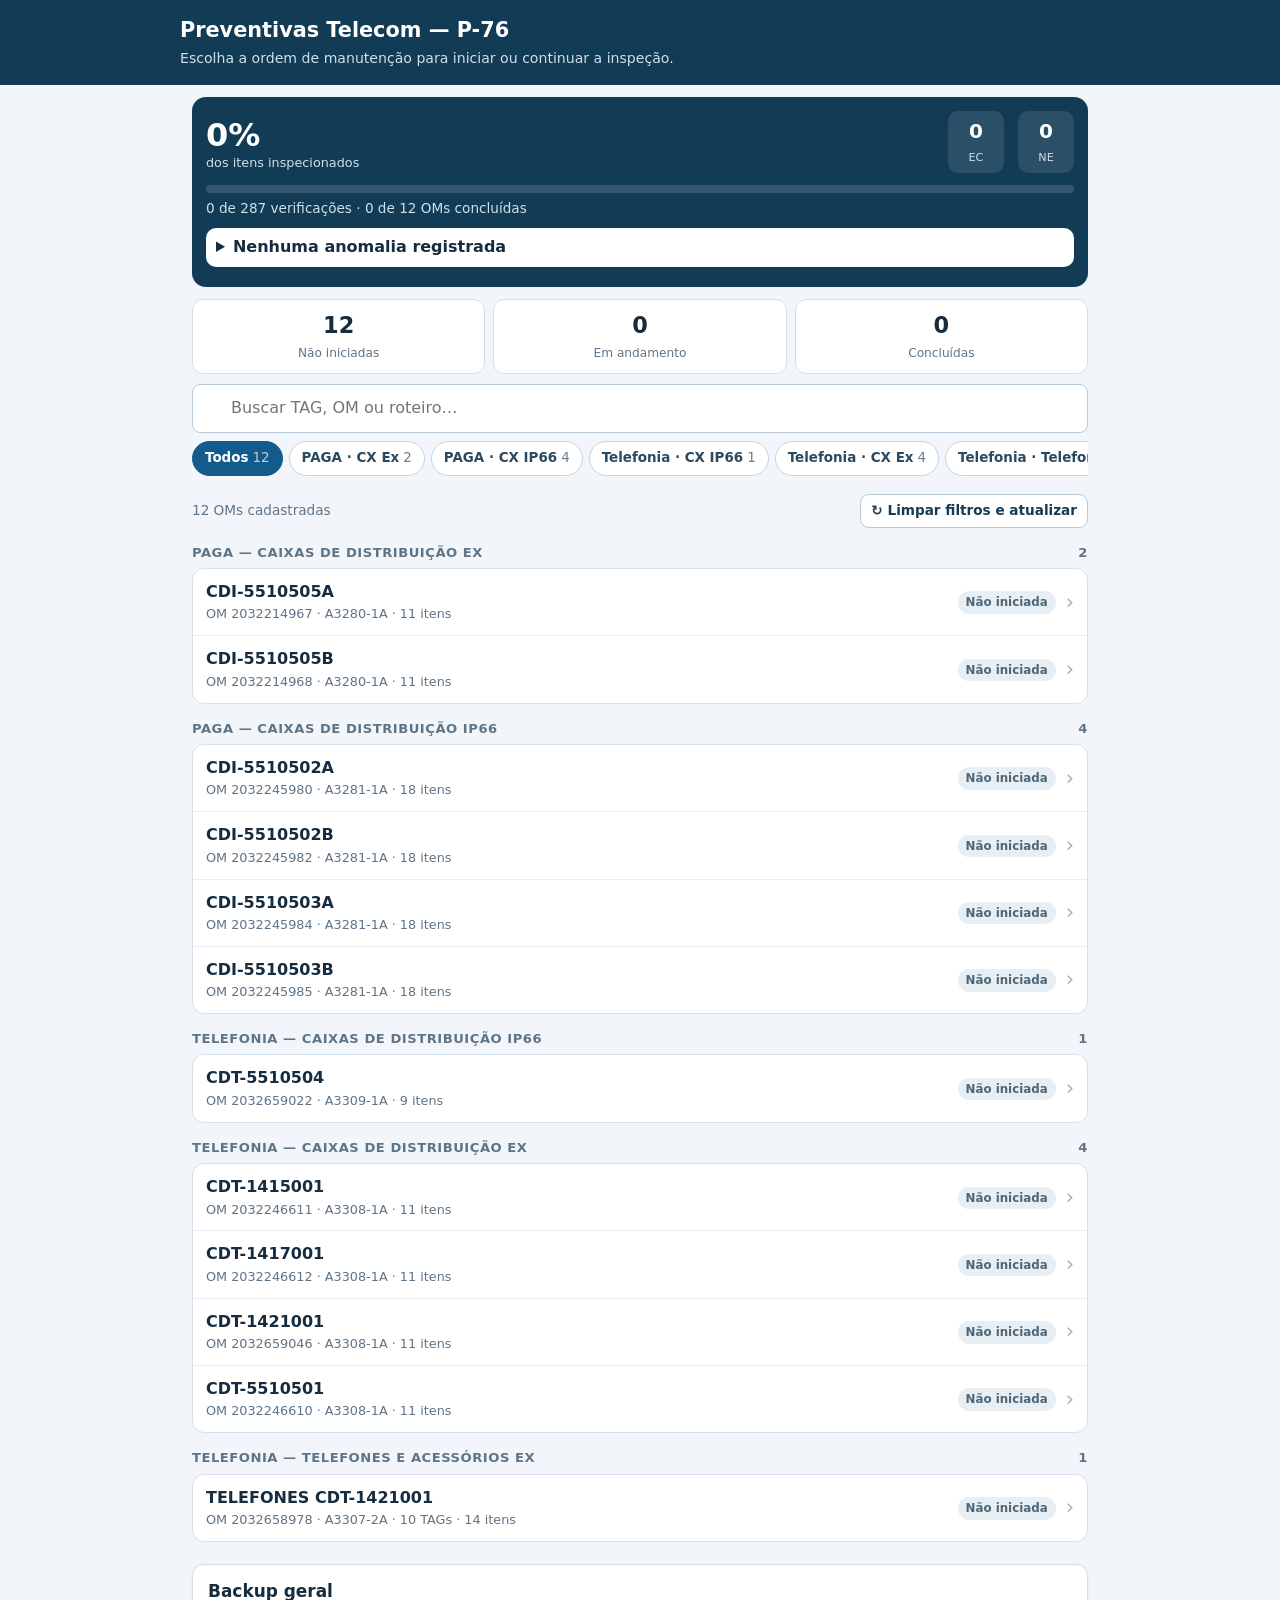
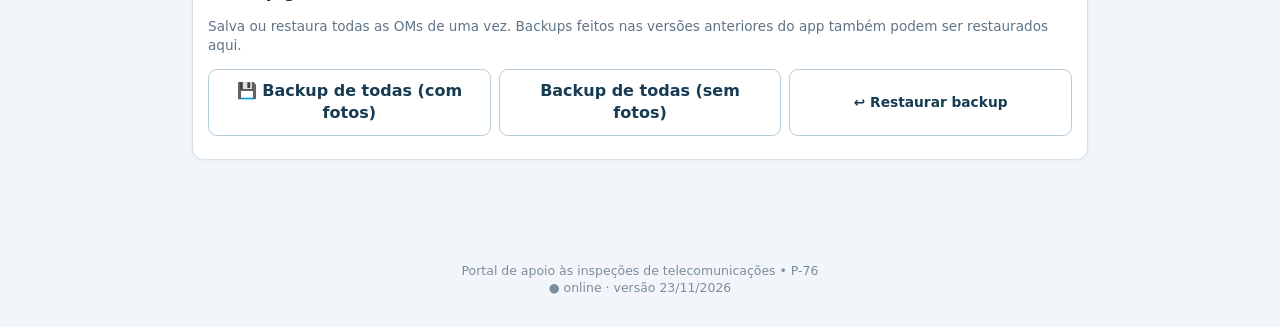
==== commit cd0cb025: "Agilizar preenchimento em campo e adicionar visão gerencial - Painel na tela inicial: progresso gera" ====
--- a/index.html
+++ b/index.html
@@ -1,7 +1,7 @@
 <!doctype html>
 <html lang="pt-BR"><head><meta charset="utf-8"><meta name="viewport" content="width=device-width,initial-scale=1">
 <meta name="theme-color" content="#123b56"><title>Preventivas Telecom | P-76</title>
-<link rel="stylesheet" href="estilo.css?v=20261122-12oms">
+<link rel="stylesheet" href="estilo.css?v=20261123">
 <style>
 .busca{position:sticky;top:0;z-index:5;background:var(--fundo);padding:10px 0 6px}
 .busca input{font-size:1rem;padding:12px 12px 12px 38px!important;background:#fff url("data:image/svg+xml,%3Csvg xmlns='http://www.w3.org/2000/svg' width='18' height='18' fill='none' stroke='%235f7487' stroke-width='2.2'%3E%3Ccircle cx='8' cy='8' r='6'/%3E%3Cpath d='m12.5 12.5 4 4'/%3E%3C/svg%3E") no-repeat 12px center}
@@ -29,20 +29,44 @@
 .mini div{height:100%;background:var(--verde)}
 .linha .seta{color:#9fb2c1;font-size:1.3rem}
 .vazio{text-align:center;color:var(--suave);padding:26px 10px}
+.painel{background:var(--azul);color:#fff;border-radius:14px;padding:14px;margin-top:12px}
+.painel-topo{display:flex;align-items:flex-end;gap:14px}
+.painel-topo>div:first-child{flex:1}
+.painel-topo b{font-size:2rem;line-height:1;display:block}
+.painel-topo span{font-size:.8rem;color:#cfe0ec}
+.painel-num{text-align:center;background:#ffffff1a;border-radius:10px;padding:6px 10px;min-width:56px}
+.painel-num span{display:block;font-size:1.25rem;font-weight:750;color:#fff}
+.painel-num small{font-size:.7rem;color:#cfe0ec}
+.painel-barra{height:8px;background:#ffffff26;border-radius:4px;margin:12px 0 6px;overflow:hidden}
+.painel-barra div{height:100%;background:#5fd39a}
+.painel .sub{color:#cfe0ec;margin:4px 0}
+.painel details{background:#fff;color:var(--texto);border-radius:10px;padding:2px 10px;margin-top:10px}
+.anom{display:block;text-decoration:none;color:inherit;border-top:1px solid #e6edf3;padding:8px 0;font-size:.84rem}
+.anom:first-child{border-top:0}
+.anom b{margin-right:6px}
+.anom .o{color:var(--suave);display:block;margin-top:2px;overflow-wrap:anywhere}
+.lista-info{display:flex;justify-content:space-between;align-items:center;gap:8px;margin:10px 0 0}
 </style></head>
 <body>
 <header class="topo"><div class="wrap">
   <h1>Preventivas Telecom — P-76</h1>
-  <p>Escolha a ordem de manutenção para iniciar ou continuar a inspeção. · 12 OMs cadastradas</p>
+  <p id="subtitulo">Escolha a ordem de manutenção para iniciar ou continuar a inspeção.</p>
 </div></header>
 
 <main class="wrap" style="padding-top:0">
+  <section class="painel" id="painel" aria-label="Visão geral da campanha">
+    <div class="painel-topo"><div><b id="pctGeral">–</b><span>dos itens inspecionados</span></div><div class="painel-num"><span id="nEC">–</span><small>EC</small></div><div class="painel-num"><span id="nNE">–</span><small>NE</small></div></div>
+    <div class="painel-barra"><div id="barraGeral" style="width:0"></div></div>
+    <p class="sub" id="painelTexto"></p>
+    <details id="anomDet"><summary id="anomTitulo">Anomalias encontradas</summary><div id="anomLista"></div>
+      <div class="acoes"><button class="btn" id="csvAnom" type="button">📊 Exportar anomalias (CSV / Excel)</button></div></details>
+  </section>
   <div class="resumo" id="resumo"></div>
   <div class="busca">
     <input id="q" type="search" placeholder="Buscar TAG, OM ou roteiro…" aria-label="Buscar preventiva" autocomplete="off">
     <div class="chips" id="chipsSistema" aria-label="Filtrar por sistema"></div>
   </div>
-  <div class="acoes" style="justify-content:space-between;align-items:center;margin:10px 0"><span class="sub">Catálogo atualizado em 22/11/2026 — 12 OMs</span><button id="resetarFiltros" type="button" class="btn" style="flex:0 0 auto">↻ Mostrar todas / Atualizar</button></div><div id="lista"><p class="vazio">Carregando…</p></div>
+  <div class="lista-info"><span class="sub" id="infoLista"></span><button id="resetarFiltros" type="button" class="btn peq">↻ Limpar filtros e atualizar</button></div><div id="lista"><p class="vazio">Carregando…</p></div>
 
   <section class="card" style="margin-top:22px">
     <h2>Backup geral</h2>
@@ -56,15 +80,15 @@
     <p class="msg" id="msg"></p>
   </section>
 </main>
-<footer class="rodape">Portal de apoio às inspeções de telecomunicações • P-76</footer>
+<footer class="rodape">Portal de apoio às inspeções de telecomunicações • P-76<br><span id="statusRede"></span> · versão 23/11/2026</footer>
 
-<script src="dados.js?v=20261122-12oms"></script>
-<script src="nucleo.js?v=20261122-12oms"></script>
+<script src="dados.js?v=20261123"></script>
+<script src="nucleo.js?v=20261123"></script>
 <script>
 'use strict';
 const N=window.Nucleo,$=id=>document.getElementById(id);
 const estado={q:'',sistema:'',situacao:''};
-try{if(sessionStorage.getItem('p76-versao-catalogo')!=='12oms-20261122'){sessionStorage.removeItem('p76-filtro');sessionStorage.setItem('p76-versao-catalogo','12oms-20261122')}else Object.assign(estado,JSON.parse(sessionStorage.getItem('p76-filtro')||'{}'))}catch(e){}
+try{if(sessionStorage.getItem('p76-versao-catalogo')!=='20261123'){sessionStorage.removeItem('p76-filtro');sessionStorage.setItem('p76-versao-catalogo','20261123')}else Object.assign(estado,JSON.parse(sessionStorage.getItem('p76-filtro')||'{}'))}catch(e){}
 let registros={},carregado=false;
 
 const semAcento=s=>String(s).normalize('NFD').replace(/[̀-ͯ]/g,'').toLowerCase();
@@ -72,7 +96,34 @@
 function el(tag,props={},...f){const e=document.createElement(tag);for(const [k,v] of Object.entries(props)){if(k==='class')e.className=v;else if(k in e)e[k]=v;else e.setAttribute(k,v)}e.append(...f);return e}
 function situacaoDe(o){const r=registros[o.tag];return r?N.progresso(r):{situacao:'nova',feitos:0,total:N.roteiro(o).itens.length*(o.tagsEquipamentos?.length||1),pend:0}}
 
+function desenharPainel(){
+  let feitos=0,total=0;const anom=[];
+  for(const o of P76.oms){const p=situacaoDe(o);feitos+=p.feitos;total+=p.total;const r=registros[o.tag];if(r)anom.push(...N.anomalias(o,r))}
+  const pct=total?Math.round(100*feitos/total):0;
+  $('pctGeral').textContent=carregado?pct+'%':'–';$('barraGeral').style.width=pct+'%';
+  const ec=anom.filter(a=>a.status==='EC').length,ne=anom.filter(a=>a.status==='NE').length;
+  $('nEC').textContent=carregado?ec:'–';$('nNE').textContent=carregado?ne:'–';
+  const conc=P76.oms.filter(o=>situacaoDe(o).situacao==='ok').length;
+  $('painelTexto').textContent=feitos+' de '+total+' verificações · '+conc+' de '+P76.oms.length+' OMs concluídas';
+  $('anomTitulo').textContent=anom.length?'Anomalias encontradas ('+anom.length+')':'Nenhuma anomalia registrada';
+  const l=$('anomLista');l.replaceChildren();
+  for(const a of anom){
+    const href='preventiva.html?tag='+encodeURIComponent(a.tag)+(a.equipamento!==a.tag&&typeof a.item==='number'?'&eq='+encodeURIComponent(a.equipamento):'')+(typeof a.item==='number'?'#item'+(a.item-1):'');
+    l.append(el('a',{class:'anom',href},el('span',{class:'selo '+(a.status==='EC'?'and':'nova')},a.status),' ',el('b',{},a.equipamento),typeof a.item==='number'?'item '+String(a.item).padStart(2,'0'):a.item,el('span',{class:'o'},(a.nome!==a.equipamento?a.nome+' · ':'')+'OM '+a.om+' — '+(a.obs||'(sem OBS)'))));
+  }
+  $('csvAnom').disabled=!anom.length;
+  window.__anom=anom;
+}
+$('csvAnom').onclick=()=>{
+  const linhas=[['OM','Preventiva','Equipamento / cabo','Item','Status','Observação','Texto do item','Data','Executante']];
+  for(const a of window.__anom||[]){const r=registros[a.tag];linhas.push([a.om,a.nome,a.equipamento,a.item,a.status,a.obs,a.texto,r?.date?r.date.split('-').reverse().join('/'):'',r?.name||''])}
+  N.baixar(N.csv(linhas),'P76_anomalias_'+N.hoje()+'.csv');msg('Planilha de anomalias gerada.');
+};
+function atualizarRede(){$('statusRede').textContent=navigator.onLine?'● online':'● sem internet — usando cópia guardada no aparelho'}
+addEventListener('online',atualizarRede);addEventListener('offline',atualizarRede);atualizarRede();
+
 function desenhar(){
+  desenharPainel();
   // Resumo (toque para filtrar)
   const cont={nova:0,and:0,ok:0,nc:0};P76.oms.forEach(o=>cont[situacaoDe(o).situacao]++);
   const resumo=$('resumo');resumo.replaceChildren();
@@ -95,6 +146,7 @@
     const r=N.roteiro(o);
     return semAcento([o.tag,o.tituloCard||'',o.tagsEquipamentos?.join(' ')||'',o.om,o.roteiro,r.codigo,r.resumo,P76.sistemas[o.sistema]].join(' ')).includes(termo)||semAcento(o.tag.replace(/-/g,'')).includes(termo.replace(/-/g,''));
   });
+  $('infoLista').textContent=visiveis.length===P76.oms.length?P76.oms.length+' OMs cadastradas':'Mostrando '+visiveis.length+' de '+P76.oms.length+' OMs';
   const lista=$('lista');lista.replaceChildren();
   if(!visiveis.length){lista.append(el('p',{class:'vazio'},'Nenhuma preventiva encontrada com esses filtros.'));return}
   for(const [k,nome] of Object.entries(P76.sistemas)){
--- a/estilo.css
+++ b/estilo.css
@@ -106,3 +106,49 @@
 summary{cursor:pointer;font-weight:650;padding:6px 0}
 pre{white-space:pre-wrap;overflow-wrap:anywhere;font:inherit;font-size:.83rem;color:#34505f}
 .rodape{text-align:center;color:#7b8d9c;font-size:.78rem;padding:10px 14px 30px}
+
+/* ---- Agilidade no campo (2026-11-23) ---- */
+.barra .id{background:none;border:0;color:#fff;text-align:left;cursor:pointer;padding:2px 0}
+.cab-itens{display:flex;justify-content:space-between;align-items:center;gap:8px;flex-wrap:wrap}
+.cab-itens h2{margin:0}
+.btn:disabled{opacity:.45;cursor:default}
+.aviso.ok{background:var(--verde-claro);color:var(--verde)}
+.fab{position:fixed;right:14px;bottom:16px;z-index:20;background:var(--azul2);color:#fff;border:0;border-radius:99px;padding:13px 18px;font-weight:700;box-shadow:0 4px 14px #0004;cursor:pointer}
+.piscar{animation:piscar 1.2s ease}
+@keyframes piscar{0%,60%{background:#fff3c4}100%{background:transparent}}
+.frases{display:flex;flex-wrap:wrap;gap:6px;margin-top:6px}
+.frases .chip{font-size:.75rem;padding:6px 10px;text-align:left;white-space:normal}
+.chip{border:1px solid #c3d3df;background:#fff;color:#2b4a60;border-radius:99px;padding:7px 12px;font-size:.84rem;font-weight:600;cursor:pointer}
+.chip .n{opacity:.7;margin-left:5px;font-weight:500}
+.linha-ec td{background:var(--vermelho-claro)}
+.visor{position:fixed;inset:0;z-index:50;background:#000e;display:flex;flex-direction:column;align-items:center;justify-content:center;padding:12px;color:#fff;font-size:.85rem}
+.visor img{max-width:100%;max-height:85vh;object-fit:contain}
+.foto img{cursor:zoom-in}
+
+/* Alternância por item / por TAG */
+.alternar{display:grid;grid-template-columns:1fr 1fr;gap:6px;margin:12px 0 4px;background:#e8eff5;padding:4px;border-radius:11px}
+.alternar button{border:0;border-radius:8px;padding:9px 6px;background:none;font-weight:700;color:#3c5a70;cursor:pointer}
+.alternar button small{display:block;font-weight:500;font-size:.72rem;opacity:.8}
+.alternar button[aria-selected=true]{background:#fff;color:var(--azul);box-shadow:0 1px 4px #0002}
+.tags-rolagem{display:flex;gap:6px;overflow-x:auto;padding:8px 0 4px;scrollbar-width:none}
+.tags-rolagem::-webkit-scrollbar{display:none}
+.tagchip{flex:0 0 auto}
+.tagchip.completa{border-color:#8fcfb0;background:var(--verde-claro);color:var(--verde)}
+.tagchip.ativo{background:var(--azul2);border-color:var(--azul2);color:#fff}
+
+/* Matriz: um item, todas as TAGs */
+.todas{display:flex;justify-content:space-between;align-items:center;gap:8px;margin:10px 0 6px}
+.eq-lista{border:1px solid var(--borda);border-radius:10px;overflow:hidden}
+.eq{border-top:1px solid #e6edf3;padding:6px 8px;scroll-margin-top:80px}
+.eq:first-child{border-top:0}
+.eq.s-ES{background:#f3faf6}.eq.s-EC{background:#fff8ea}.eq.s-NE{background:#f2f4f6}
+.eq-topo{display:flex;align-items:center;gap:6px}
+.eq-tag{flex:1;min-width:0;font-weight:700;font-size:.84rem;overflow-wrap:anywhere}
+.status.compacto{margin:0;flex:0 0 auto;gap:4px}
+.status.compacto label{flex:0 0 auto}
+.status.compacto span{padding:8px 0;width:44px;font-size:.82rem}
+.eq-mais{flex:0 0 auto;min-width:40px;height:36px;border:1px solid #c2d0dc;background:#fff;border-radius:8px;font-size:.8rem;cursor:pointer;color:var(--azul2);font-weight:700}
+.eq-det{padding:4px 0 6px}
+.item.multi.ok .num{background:var(--verde);color:#fff}
+.item.multi.alerta .num{background:#c77d00;color:#fff}
+@media(max-width:360px){.status.compacto span{width:38px}}
